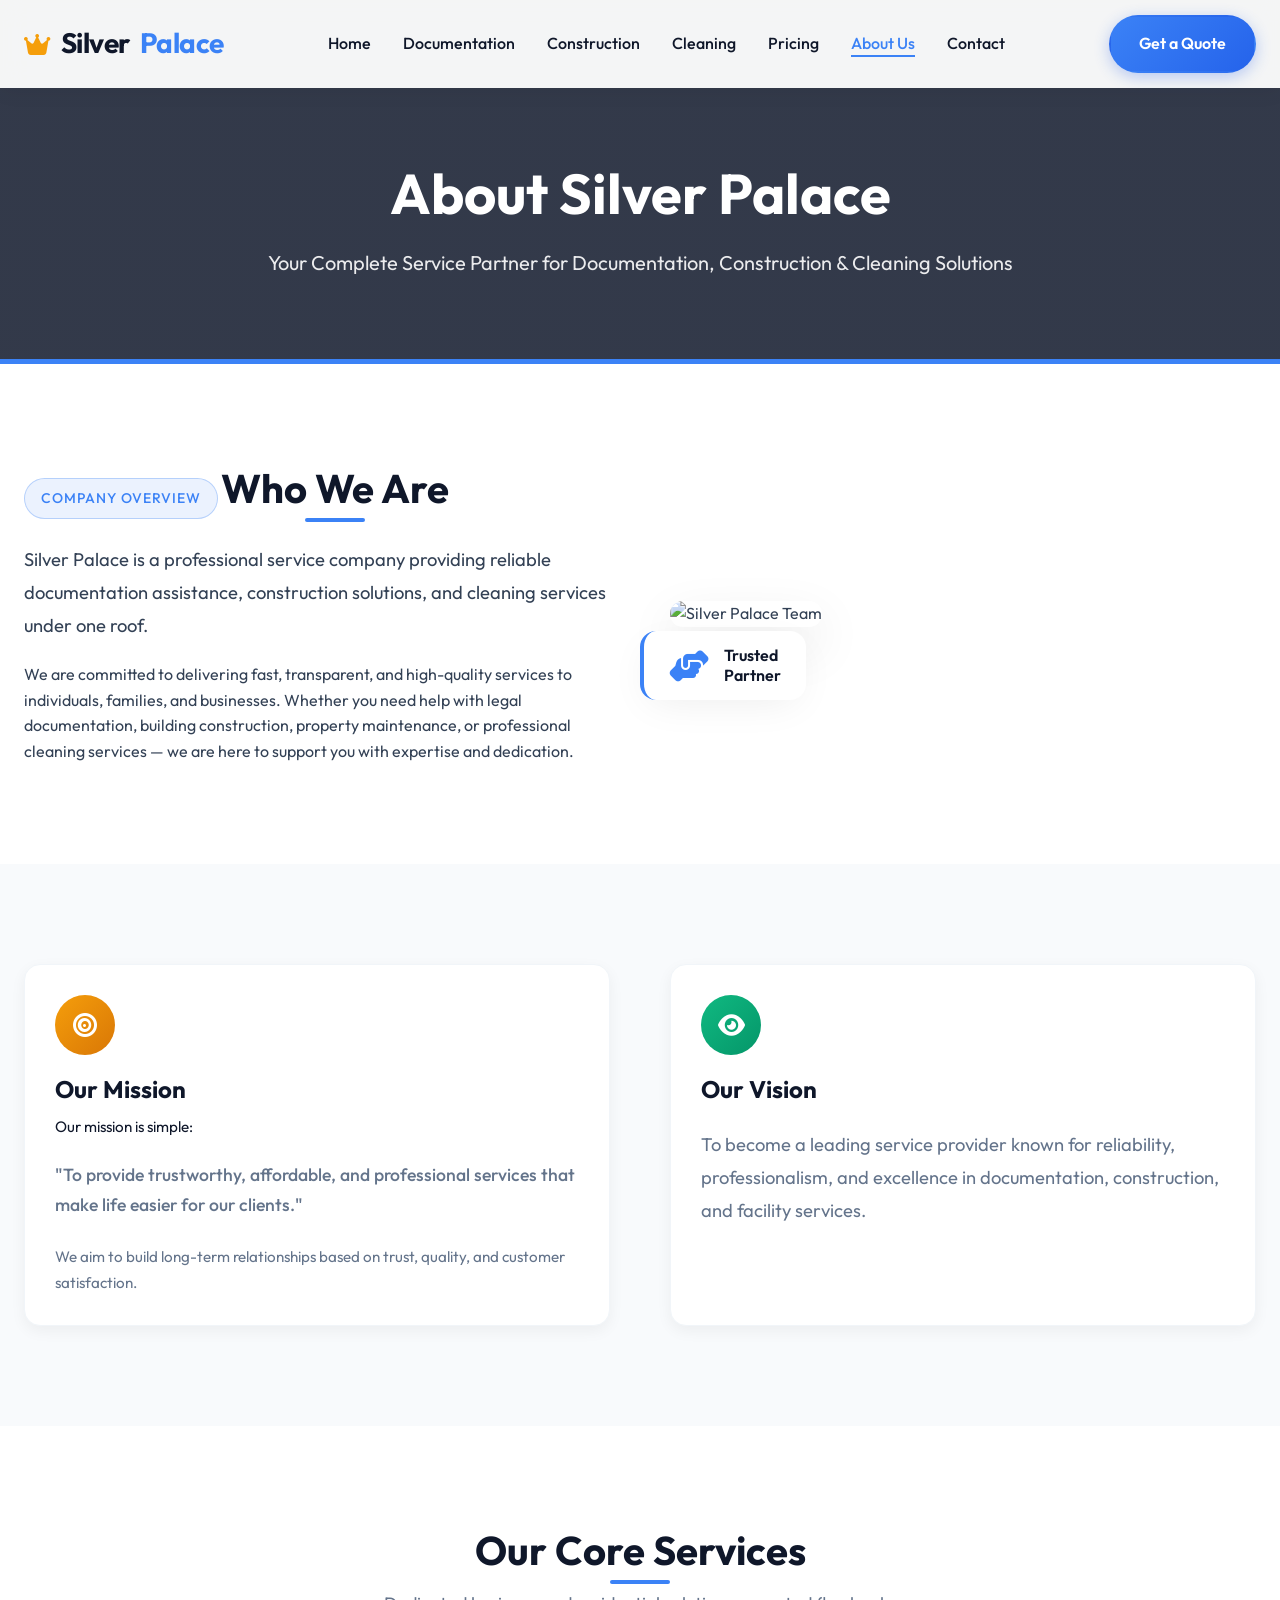
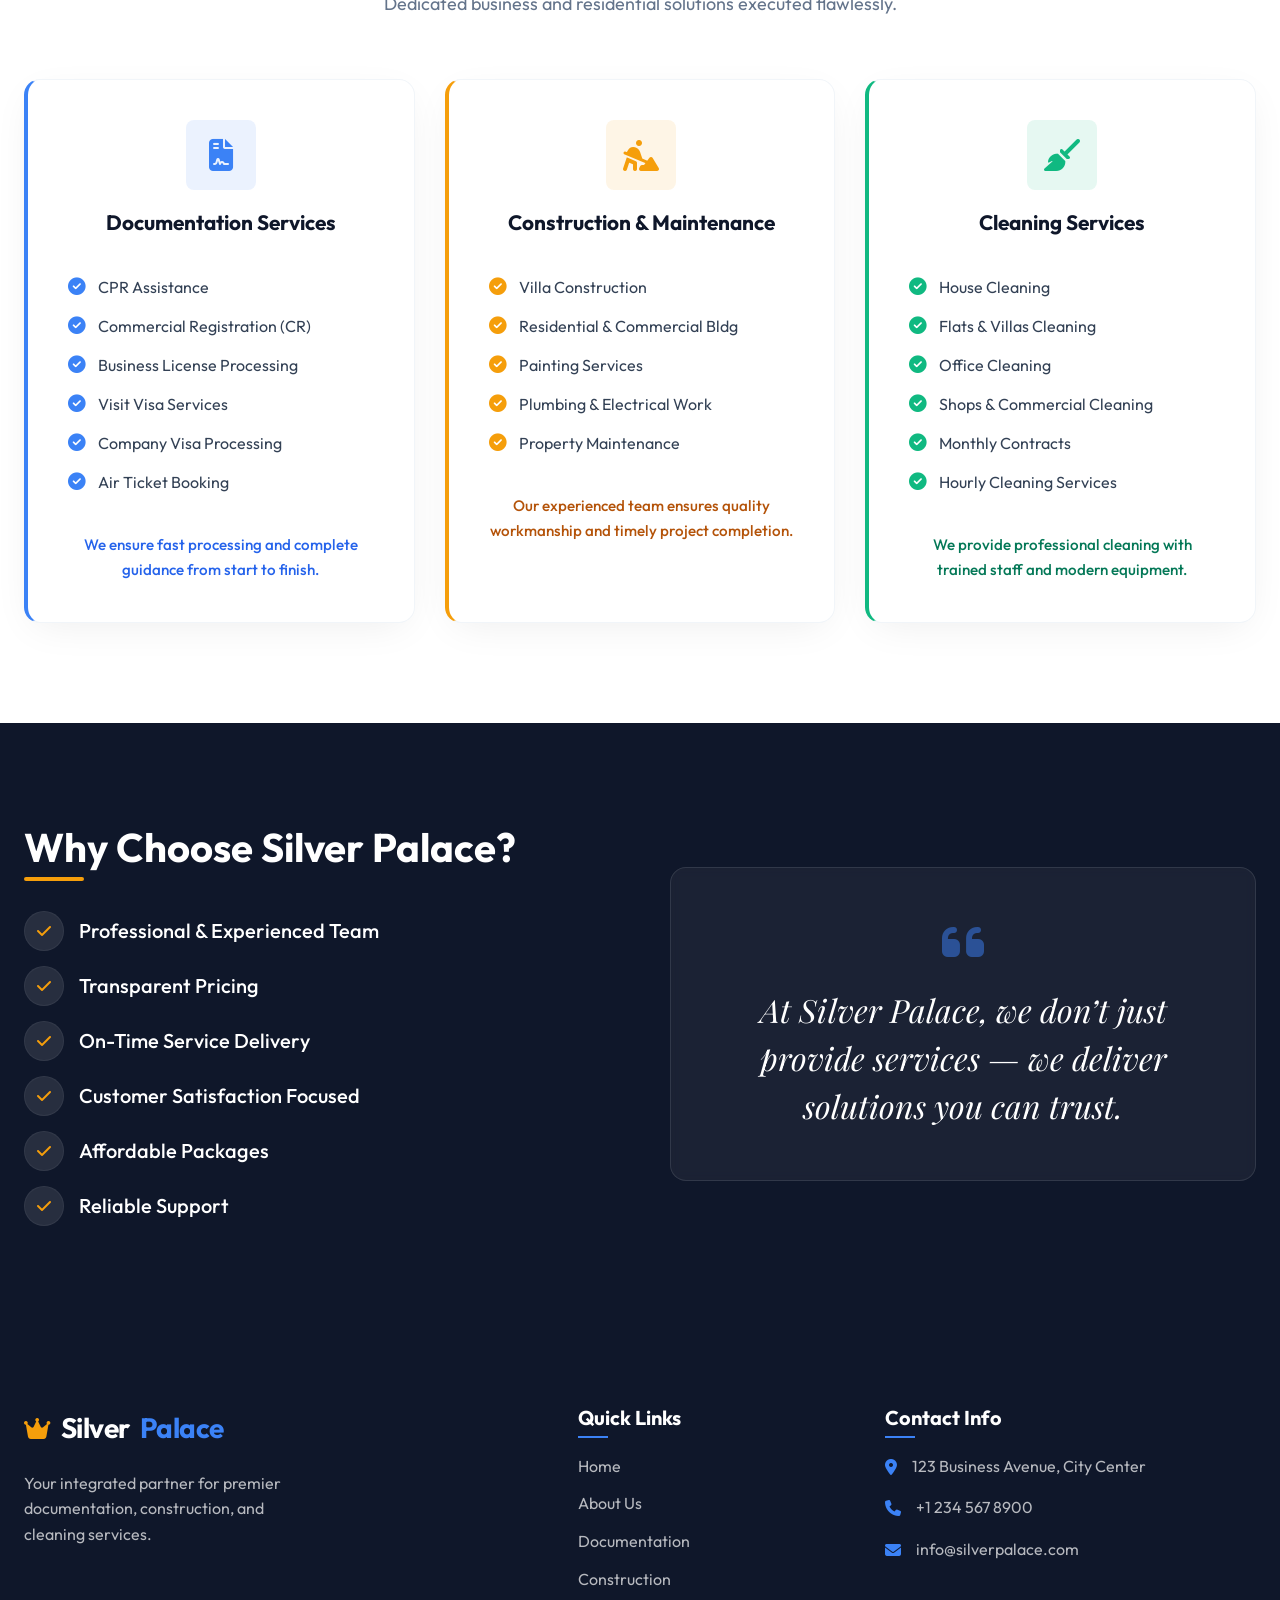
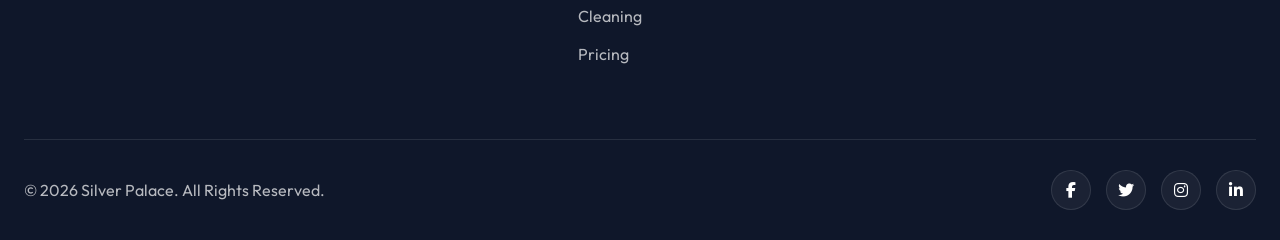
==== about.html @ 0eeb6bd7 "Initial commit" ====
<!DOCTYPE html>
<html lang="en">

<head>
    <meta charset="UTF-8">
    <meta name="viewport" content="width=device-width, initial-scale=1.0">
    <title>About Us - Silver Palace</title>
    <meta name="description"
        content="Learn about Silver Palace, your complete service partner for documentation, construction, and cleaning solutions. Trusted, professional, and reliable.">

    <!-- Google Fonts -->
    <link rel="preconnect" href="https://fonts.googleapis.com">
    <link rel="preconnect" href="https://fonts.gstatic.com" crossorigin>
    <link
        href="https://fonts.googleapis.com/css2?family=Outfit:wght@300;400;500;600;700;800&family=Playfair+Display:ital,wght@0,600;0,700;1,600&display=swap"
        rel="stylesheet">

    <!-- FontAwesome -->
    <link rel="stylesheet" href="https://cdnjs.cloudflare.com/ajax/libs/font-awesome/6.4.0/css/all.min.css">

    <!-- Custom CSS -->
    <link rel="stylesheet" href="css/style.css">
</head>

<body>

    <!-- HEADER / NAVIGATION -->
    <header class="navbar scrolled">
        <div class="container nav-container">
            <a href="index.html" class="logo">
                <i class="fa-solid fa-crown"></i> Silver<span>Palace</span>
            </a>
            <nav>
                <ul class="nav-links">
                    <li><a href="index.html">Home</a></li>
                    <li><a href="documentation.html">Documentation</a></li>
                    <li><a href="construction.html">Construction</a></li>
                    <li><a href="cleaning.html">Cleaning</a></li>
                    <li><a href="pricing.html">Pricing</a></li>
                    <li><a href="about.html" class="active">About Us</a></li>
                    <li><a href="contact.html">Contact</a></li>
                </ul>
            </nav>
            <a href="contact.html" class="btn btn-primary nav-cta">Get a Quote</a>
            <button class="menu-toggle" aria-label="Toggle navigation">
                <i class="fa-solid fa-bars"></i>
            </button>
        </div>
    </header>

    <!-- PAGE HEADER / HERO -->
    <section class="page-header"
        style="background: linear-gradient(rgba(15, 23, 42, 0.85), rgba(15, 23, 42, 0.85)), url('https://images.unsplash.com/photo-1497366216548-37526070297c?auto=format&fit=crop&q=80'); background-size: cover; background-position: center;">
        <div class="container text-center">
            <h1>About Silver Palace</h1>
            <p>Your Complete Service Partner for Documentation, Construction & Cleaning Solutions</p>
        </div>
    </section>

    <!-- WHO WE ARE -->
    <section class="section">
        <div class="container">
            <div class="row items-center gap-60">
                <div class="col-md-6 content-block">
                    <span class="badge blue-badge">Company Overview</span>
                    <h2 class="section-title">Who We Are</h2>
                    <p class="lead-text">Silver Palace is a professional service company providing reliable
                        documentation assistance, construction solutions, and cleaning services under one roof.</p>
                    <p>We are committed to delivering fast, transparent, and high-quality services to individuals,
                        families, and businesses. Whether you need help with legal documentation, building construction,
                        property maintenance, or professional cleaning services — we are here to support you with
                        expertise and dedication.</p>
                </div>
                <div class="col-md-6">
                    <div class="image-box relative-img">
                        <img src="https://images.unsplash.com/photo-1556761175-5973dc0f32b7?auto=format&fit=crop&q=80"
                            alt="Silver Palace Team" class="img-fluid rounded shadow-lg">
                        <div class="cleaning-badge" style="border-left-color: var(--primary);">
                            <i class="fa-solid fa-handshake-angle" style="color: var(--primary);"></i>
                            <span>Trusted<br>Partner</span>
                        </div>
                    </div>
                </div>
            </div>
        </div>
    </section>

    <!-- MISSION & VISION-->
    <section class="section light-bg">
        <div class="container">
            <div class="row gap-60">

                <!-- Mission -->
                <div class="col-md-6">
                    <div class="info-card" style="height: 100%; justify-content: flex-start;">
                        <div class="icon-circle bg-blue text-white"
                            style="background: linear-gradient(135deg, var(--secondary), #d97706);"><i
                                class="fa-solid fa-bullseye"></i></div>
                        <h2>Our Mission</h2>
                        <p class="lead-text" style="color: var(--dark); margin-top: 10px;">Our mission is simple:</p>
                        <p style="font-size: 1.1rem; line-height: 1.7; font-weight: 500;">"To provide trustworthy,
                            affordable, and professional services that make life easier for our clients."</p>
                        <p class="mt-4">We aim to build long-term relationships based on trust, quality, and customer
                            satisfaction.</p>
                    </div>
                </div>

                <!-- Vision -->
                <div class="col-md-6">
                    <div class="info-card" style="height: 100%; justify-content: flex-start;">
                        <div class="icon-circle bg-blue text-white"
                            style="background: linear-gradient(135deg, var(--accent), #059669);"><i
                                class="fa-solid fa-eye"></i></div>
                        <h2>Our Vision</h2>
                        <p class="mt-4" style="font-size: 1.15rem; line-height: 1.8;">To become a leading service
                            provider known for reliability, professionalism, and excellence in documentation,
                            construction, and facility services.</p>
                    </div>
                </div>

            </div>
        </div>
    </section>

    <!-- OUR CORE SERVICES (Summaries) -->
    <section class="section">
        <div class="container">
            <div class="section-header text-center">
                <h2 class="section-title">Our Core Services</h2>
                <p class="section-subtitle">Dedicated business and residential solutions executed flawlessly.</p>
            </div>

            <div class="grid-3">

                <!-- Documentation Summary -->
                <div class="service-card" style="border-left: 4px solid var(--primary);">
                    <div class="card-icon wrapper-blue" style="margin: 0 auto 20px;">
                        <i class="fa-solid fa-file-contract"></i>
                    </div>
                    <h3 class="text-center" style="font-size: 1.3rem;">Documentation Services</h3>
                    <ul class="clean-check-list" style="margin-top: 20px;">
                        <li><i class="fa-solid fa-circle-check" style="color: var(--primary);"></i> CPR Assistance</li>
                        <li><i class="fa-solid fa-circle-check" style="color: var(--primary);"></i> Commercial
                            Registration (CR)</li>
                        <li><i class="fa-solid fa-circle-check" style="color: var(--primary);"></i> Business License
                            Processing</li>
                        <li><i class="fa-solid fa-circle-check" style="color: var(--primary);"></i> Visit Visa Services
                        </li>
                        <li><i class="fa-solid fa-circle-check" style="color: var(--primary);"></i> Company Visa
                            Processing</li>
                        <li><i class="fa-solid fa-circle-check" style="color: var(--primary);"></i> Air Ticket Booking
                        </li>
                    </ul>
                    <p class="text-center mt-4"
                        style="font-weight: 500; font-size: 0.95rem; color: var(--primary-dark);">We ensure fast
                        processing and complete guidance from start to finish.</p>
                </div>

                <!-- Construction Summary -->
                <div class="service-card" style="border-left: 4px solid var(--secondary);">
                    <div class="card-icon wrapper-orange" style="margin: 0 auto 20px;">
                        <i class="fa-solid fa-person-digging"></i>
                    </div>
                    <h3 class="text-center" style="font-size: 1.3rem;">Construction & Maintenance</h3>
                    <ul class="clean-check-list" style="margin-top: 20px;">
                        <li><i class="fa-solid fa-circle-check" style="color: var(--secondary);"></i> Villa Construction
                        </li>
                        <li><i class="fa-solid fa-circle-check" style="color: var(--secondary);"></i> Residential &
                            Commercial Bldg</li>
                        <li><i class="fa-solid fa-circle-check" style="color: var(--secondary);"></i> Painting Services
                        </li>
                        <li><i class="fa-solid fa-circle-check" style="color: var(--secondary);"></i> Plumbing &
                            Electrical Work</li>
                        <li><i class="fa-solid fa-circle-check" style="color: var(--secondary);"></i> Property
                            Maintenance</li>
                    </ul>
                    <p class="text-center mt-4" style="font-weight: 500; font-size: 0.95rem; color: #b45309;">Our
                        experienced team ensures quality workmanship and timely project completion.</p>
                </div>

                <!-- Cleaning Summary -->
                <div class="service-card" style="border-left: 4px solid var(--accent);">
                    <div class="card-icon wrapper-green" style="margin: 0 auto 20px;">
                        <i class="fa-solid fa-broom"></i>
                    </div>
                    <h3 class="text-center" style="font-size: 1.3rem;">Cleaning Services</h3>
                    <ul class="clean-check-list" style="margin-top: 20px;">
                        <li><i class="fa-solid fa-circle-check" style="color: var(--accent);"></i> House Cleaning</li>
                        <li><i class="fa-solid fa-circle-check" style="color: var(--accent);"></i> Flats & Villas
                            Cleaning</li>
                        <li><i class="fa-solid fa-circle-check" style="color: var(--accent);"></i> Office Cleaning</li>
                        <li><i class="fa-solid fa-circle-check" style="color: var(--accent);"></i> Shops & Commercial
                            Cleaning</li>
                        <li><i class="fa-solid fa-circle-check" style="color: var(--accent);"></i> Monthly Contracts
                        </li>
                        <li><i class="fa-solid fa-circle-check" style="color: var(--accent);"></i> Hourly Cleaning
                            Services</li>
                    </ul>
                    <p class="text-center mt-4" style="font-weight: 500; font-size: 0.95rem; color: #047857;">We provide
                        professional cleaning with trained staff and modern equipment.</p>
                </div>

            </div>
        </div>
    </section>

    <!-- WHY CHOOSE US & CLOSING -->
    <section class="section dark-bg">
        <div class="container">
            <div class="row items-center gap-60">
                <div class="col-md-6">
                    <h2 class="section-title light">Why Choose Silver Palace?</h2>
                    <ul class="benefits-grid mt-4" style="gap: 15px;">
                        <li class="benefit-item" style="align-items: center; gap: 15px;">
                            <div class="benefit-icon" style="width: 40px; height: 40px; font-size: 1rem;"><i
                                    class="fa-solid fa-check"></i></div>
                            <h4 style="margin: 0; font-weight: 500;">Professional & Experienced Team</h4>
                        </li>
                        <li class="benefit-item" style="align-items: center; gap: 15px;">
                            <div class="benefit-icon" style="width: 40px; height: 40px; font-size: 1rem;"><i
                                    class="fa-solid fa-check"></i></div>
                            <h4 style="margin: 0; font-weight: 500;">Transparent Pricing</h4>
                        </li>
                        <li class="benefit-item" style="align-items: center; gap: 15px;">
                            <div class="benefit-icon" style="width: 40px; height: 40px; font-size: 1rem;"><i
                                    class="fa-solid fa-check"></i></div>
                            <h4 style="margin: 0; font-weight: 500;">On-Time Service Delivery</h4>
                        </li>
                        <li class="benefit-item" style="align-items: center; gap: 15px;">
                            <div class="benefit-icon" style="width: 40px; height: 40px; font-size: 1rem;"><i
                                    class="fa-solid fa-check"></i></div>
                            <h4 style="margin: 0; font-weight: 500;">Customer Satisfaction Focused</h4>
                        </li>
                        <li class="benefit-item" style="align-items: center; gap: 15px;">
                            <div class="benefit-icon" style="width: 40px; height: 40px; font-size: 1rem;"><i
                                    class="fa-solid fa-check"></i></div>
                            <h4 style="margin: 0; font-weight: 500;">Affordable Packages</h4>
                        </li>
                        <li class="benefit-item" style="align-items: center; gap: 15px;">
                            <div class="benefit-icon" style="width: 40px; height: 40px; font-size: 1rem;"><i
                                    class="fa-solid fa-check"></i></div>
                            <h4 style="margin: 0; font-weight: 500;">Reliable Support</h4>
                        </li>
                    </ul>
                </div>

                <div class="col-md-6 text-center">
                    <div
                        style="background: rgba(255,255,255,0.05); border: 1px solid rgba(255,255,255,0.1); padding: 50px; border-radius: var(--border-radius); backdrop-filter: blur(5px);">
                        <i class="fa-solid fa-quote-left"
                            style="font-size: 3rem; color: var(--primary); margin-bottom: 20px; opacity: 0.5;"></i>
                        <h3
                            style="font-family: var(--font-serif); font-size: 2rem; color: var(--white); font-weight: 400; line-height: 1.5; font-style: italic;">
                            At Silver Palace, we don’t just provide services — we deliver solutions you can trust.</h3>
                    </div>
                </div>
            </div>
        </div>
    </section>

    <!-- FOOTER -->
    <footer class="footer">
        <div class="container">
            <div class="footer-top">
                <div class="footer-brand">
                    <a href="index.html" class="logo">
                        <i class="fa-solid fa-crown"></i> Silver<span>Palace</span>
                    </a>
                    <p>Your integrated partner for premier documentation, construction, and cleaning services.</p>
                </div>
                <div class="footer-links">
                    <h4>Quick Links</h4>
                    <ul>
                        <li><a href="index.html">Home</a></li>
                        <li><a href="about.html">About Us</a></li>
                        <li><a href="documentation.html">Documentation</a></li>
                        <li><a href="construction.html">Construction</a></li>
                        <li><a href="cleaning.html">Cleaning</a></li>
                        <li><a href="pricing.html">Pricing</a></li>
                    </ul>
                </div>
                <div class="footer-contact">
                    <h4>Contact Info</h4>
                    <ul>
                        <li><i class="fa-solid fa-location-dot"></i> 123 Business Avenue, City Center</li>
                        <li><i class="fa-solid fa-phone"></i> +1 234 567 8900</li>
                        <li><i class="fa-solid fa-envelope"></i> info@silverpalace.com</li>
                    </ul>
                </div>
            </div>
            <div class="footer-bottom">
                <p>&copy; 2026 Silver Palace. All Rights Reserved.</p>
                <div class="social-links">
                    <a href="#" aria-label="Facebook"><i class="fa-brands fa-facebook-f"></i></a>
                    <a href="#" aria-label="Twitter"><i class="fa-brands fa-twitter"></i></a>
                    <a href="#" aria-label="Instagram"><i class="fa-brands fa-instagram"></i></a>
                    <a href="#" aria-label="LinkedIn"><i class="fa-brands fa-linkedin-in"></i></a>
                </div>
            </div>
        </div>
    </footer>

    <!-- JS for Mobile Menu -->
    <script>
        document.querySelector('.menu-toggle').addEventListener('click', function () {
            document.querySelector('.nav-links').classList.toggle('active');
        });
    </script>
</body>

</html>
---- css/style.css ----
/* =========================================
   BASE STYLES & VARIABLES
========================================= */
:root {
    /* Colors */
    --primary: #3b82f6;
    /* Modern Blue */
    --primary-dark: #2563eb;
    --secondary: #f59e0b;
    /* Amber/Orange for Construction */
    --accent: #10b981;
    /* Emerald Green for Cleaning */

    --dark: #0f172a;
    --dark-lighter: #1e293b;
    --light: #f8fafc;
    --light-gray: #f1f5f9;
    --text-main: #334155;
    --text-muted: #64748b;
    --white: #ffffff;

    /* Typography */
    --font-sans: 'Outfit', sans-serif;
    --font-serif: 'Playfair Display', serif;

    /* Values */
    --border-radius: 16px;
    --border-radius-sm: 8px;
    --box-shadow: 0 10px 40px -10px rgba(0, 0, 0, 0.08);
    --box-shadow-hover: 0 20px 40px -10px rgba(59, 130, 246, 0.15);
    --transition: all 0.3s cubic-bezier(0.4, 0, 0.2, 1);
}

* {
    margin: 0;
    padding: 0;
    box-sizing: border-box;
}

html {
    scroll-behavior: smooth;
}

body {
    font-family: var(--font-sans);
    color: var(--text-main);
    background-color: var(--white);
    line-height: 1.6;
    overflow-x: hidden;
}

h1,
h2,
h3,
h4,
h5,
h6 {
    color: var(--dark);
    line-height: 1.2;
    font-weight: 700;
}

a {
    text-decoration: none;
    color: inherit;
    transition: var(--transition);
}

ul {
    list-style: none;
}

.container {
    width: 100%;
    max-width: 1280px;
    margin: 0 auto;
    padding: 0 24px;
}

.section {
    padding: 100px 0;
}

.text-center {
    text-align: center;
}

.light-bg {
    background-color: var(--light);
}

.dark-bg {
    background-color: var(--dark);
    color: var(--white);
}

.dark-bg h2,
.dark-bg h3,
.dark-bg h4 {
    color: var(--white);
}

/* =========================================
   BUTTONS
========================================= */
.btn {
    display: inline-flex;
    align-items: center;
    justify-content: center;
    gap: 8px;
    padding: 14px 28px;
    border-radius: 50px;
    font-weight: 600;
    font-size: 1rem;
    cursor: pointer;
    transition: var(--transition);
    border: 2px solid transparent;
}

.btn-primary {
    background: linear-gradient(135deg, var(--primary), var(--primary-dark));
    color: var(--white);
    box-shadow: 0 4px 15px rgba(37, 99, 235, 0.3);
}

.btn-primary:hover {
    transform: translateY(-2px);
    box-shadow: 0 8px 25px rgba(37, 99, 235, 0.4);
}

.btn-secondary {
    background-color: rgba(255, 255, 255, 0.1);
    color: var(--white);
    backdrop-filter: blur(10px);
    border: 2px solid rgba(255, 255, 255, 0.2);
}

.btn-secondary:hover {
    background-color: var(--white);
    color: var(--dark);
}

.btn-outline {
    border-color: var(--primary);
    color: var(--primary);
}

.btn-outline:hover {
    background-color: var(--primary);
    color: var(--white);
}

.btn-lg {
    padding: 18px 36px;
    font-size: 1.125rem;
}

/* =========================================
   NAVIGATION / HEADER
========================================= */
.navbar {
    position: fixed;
    top: 0;
    left: 0;
    width: 100%;
    z-index: 1000;
    padding: 20px 0;
    transition: var(--transition);
    background: transparent;
}

.navbar.scrolled {
    background: rgba(255, 255, 255, 0.95);
    backdrop-filter: blur(10px);
    padding: 15px 0;
    box-shadow: 0 4px 20px rgba(0, 0, 0, 0.05);
}

/* Change logo/link color on scroll */
.navbar.scrolled .logo,
.navbar.scrolled .nav-links a {
    color: var(--dark);
}

/* But keep active styling */
.navbar.scrolled .nav-links a.active {
    color: var(--primary);
}

.nav-container {
    display: flex;
    justify-content: space-between;
    align-items: center;
}

.logo {
    font-size: 1.75rem;
    font-weight: 700;
    color: var(--white);
    /* White default for dark hero */
    display: flex;
    align-items: center;
    gap: 10px;
    letter-spacing: -0.5px;
}

.logo i {
    color: var(--secondary);
    font-size: 1.5rem;
}

.logo span {
    color: var(--primary);
    /* Keep partial blue */
}

/* If scrolled, make logo darker */
.navbar.scrolled .logo {
    color: var(--dark);
}

.nav-links {
    display: flex;
    gap: 32px;
}

.nav-links a {
    color: rgba(255, 255, 255, 0.9);
    font-weight: 500;
    font-size: 1rem;
    position: relative;
}

.nav-links a::after {
    content: '';
    position: absolute;
    bottom: -4px;
    left: 0;
    width: 0;
    height: 2px;
    background-color: var(--primary);
    transition: var(--transition);
}

.nav-links a:hover::after,
.nav-links a.active::after {
    width: 100%;
}

.nav-links a:hover,
.nav-links a.active {
    color: var(--white);
}

/* Handle hover state on scrolled */
.navbar.scrolled .nav-links a:hover {
    color: var(--primary);
}

.menu-toggle {
    display: none;
    background: none;
    border: none;
    font-size: 1.5rem;
    color: var(--white);
    cursor: pointer;
}

.navbar.scrolled .menu-toggle {
    color: var(--dark);
}

/* =========================================
   HERO SECTION
========================================= */
.hero {
    position: relative;
    min-height: 100vh;
    display: flex;
    align-items: center;
    justify-content: center;
    background: url('https://images.unsplash.com/photo-1486406146926-c627a92ad1ab?q=80&w=2070&auto=format&fit=crop') center/cover no-repeat;
    z-index: 1;
    padding-top: 80px;
    /* Offset for navbar */
}

.hero-overlay {
    position: absolute;
    top: 0;
    left: 0;
    width: 100%;
    height: 100%;
    background: linear-gradient(135deg, rgba(15, 23, 42, 0.9) 0%, rgba(15, 23, 42, 0.6) 100%);
    z-index: -1;
}

.hero-content {
    text-align: center;
    color: var(--white);
    max-width: 900px;
    animation: fadeInUp 1s ease-out;
}

.badge {
    display: inline-block;
    padding: 8px 16px;
    background: rgba(255, 255, 255, 0.1);
    backdrop-filter: blur(10px);
    border: 1px solid rgba(255, 255, 255, 0.2);
    border-radius: 50px;
    font-size: 0.875rem;
    font-weight: 500;
    letter-spacing: 1px;
    text-transform: uppercase;
    margin-bottom: 24px;
    color: var(--secondary);
}

.hero h1 {
    font-size: 4.5rem;
    font-weight: 800;
    color: var(--white);
    margin-bottom: 24px;
    letter-spacing: -1px;
}

.hero .subtext {
    font-size: 1.5rem;
    font-weight: 400;
    color: rgba(255, 255, 255, 0.8);
    margin-bottom: 40px;
}

.hero-buttons {
    display: flex;
    gap: 20px;
    justify-content: center;
}

@keyframes fadeInUp {
    from {
        opacity: 0;
        transform: translateY(30px);
    }

    to {
        opacity: 1;
        transform: translateY(0);
    }
}

/* =========================================
   SECTION HEADERS
========================================= */
.section-header {
    max-width: 600px;
    margin: 0 auto 60px;
}

.section-title {
    font-size: 2.5rem;
    font-weight: 700;
    margin-bottom: 16px;
    position: relative;
    display: inline-block;
}

.section-title::after {
    content: '';
    position: absolute;
    left: 50%;
    transform: translateX(-50%);
    bottom: -10px;
    width: 60px;
    height: 4px;
    background: var(--primary);
    border-radius: 2px;
}

.section-subtitle {
    font-size: 1.125rem;
    color: var(--text-muted);
}

/* =========================================
   CORE SERVICES
========================================= */
.services-grid {
    display: grid;
    grid-template-columns: repeat(3, 1fr);
    gap: 30px;
}

.service-card {
    background: var(--white);
    border-radius: var(--border-radius);
    padding: 40px;
    box-shadow: var(--box-shadow);
    transition: var(--transition);
    border: 1px solid var(--light-gray);
    position: relative;
    overflow: hidden;
    display: flex;
    flex-direction: column;
}

.service-card::before {
    content: '';
    position: absolute;
    top: 0;
    left: 0;
    width: 100%;
    height: 4px;
    background: var(--primary);
    transform: scaleX(0);
    transform-origin: left;
    transition: var(--transition);
}

.service-card:hover {
    transform: translateY(-10px);
    box-shadow: var(--box-shadow-hover);
}

.service-card:hover::before {
    transform: scaleX(1);
}

.card-icon {
    width: 70px;
    height: 70px;
    border-radius: var(--border-radius-sm);
    display: flex;
    align-items: center;
    justify-content: center;
    font-size: 2rem;
    margin-bottom: 24px;
}

.wrapper-blue {
    background: rgba(59, 130, 246, 0.1);
    color: var(--primary);
}

.wrapper-orange {
    background: rgba(245, 158, 11, 0.1);
    color: var(--secondary);
}

.wrapper-green {
    background: rgba(16, 185, 129, 0.1);
    color: var(--accent);
}

.service-card h3 {
    font-size: 1.5rem;
    margin-bottom: 20px;
}

.feature-list {
    margin-bottom: 30px;
    flex-grow: 1;
}

.feature-list li {
    display: flex;
    align-items: center;
    gap: 12px;
    margin-bottom: 12px;
    color: var(--text-muted);
}

.feature-list i {
    color: var(--primary);
    font-size: 0.875rem;
    background: rgba(59, 130, 246, 0.1);
    width: 24px;
    height: 24px;
    border-radius: 50%;
    display: flex;
    align-items: center;
    justify-content: center;
    flex-shrink: 0;
}

.card-link {
    display: inline-flex;
    align-items: center;
    gap: 8px;
    color: var(--primary);
    font-weight: 600;
    font-size: 1rem;
    margin-top: auto;
}

.card-link:hover {
    gap: 12px;
}

/* =========================================
   WHY CHOOSE US
========================================= */
.why-container {
    display: grid;
    grid-template-columns: 1fr 1fr;
    gap: 60px;
    align-items: center;
}

.section-title.light::after {
    background: var(--secondary);
    left: 0;
    transform: none;
}

.why-content .section-subtitle {
    margin-bottom: 40px;
    color: rgba(255, 255, 255, 0.7);
}

.benefits-grid {
    display: flex;
    flex-direction: column;
    gap: 24px;
}

.benefit-item {
    display: flex;
    align-items: flex-start;
    gap: 20px;
}

.benefit-icon {
    width: 50px;
    height: 50px;
    border-radius: 50%;
    background: rgba(255, 255, 255, 0.1);
    display: flex;
    align-items: center;
    justify-content: center;
    font-size: 1.25rem;
    color: var(--secondary);
    flex-shrink: 0;
    border: 1px solid rgba(255, 255, 255, 0.05);
}

.benefit-item h4 {
    font-size: 1.25rem;
    margin-bottom: 8px;
}

.benefit-item p {
    color: rgba(255, 255, 255, 0.7);
    font-size: 0.95rem;
}

.why-image {
    position: relative;
    border-radius: var(--border-radius);
    overflow: hidden;
    height: 600px;
}

.why-image img {
    width: 100%;
    height: 100%;
    object-fit: cover;
}

.why-image::after {
    content: '';
    position: absolute;
    inset: 0;
    background: linear-gradient(135deg, rgba(37, 99, 235, 0.2), transparent);
}

/* =========================================
   WORK PROCESS
========================================= */
.process-steps {
    display: flex;
    justify-content: space-between;
    align-items: flex-start;
    position: relative;
}

.step-connector {
    flex-grow: 1;
    height: 2px;
    background: var(--light-gray);
    margin-top: 40px;
    position: relative;
}

.step-connector::after {
    content: '';
    position: absolute;
    top: 0;
    left: 0;
    height: 100%;
    width: 0;
    background: var(--primary);
    transition: var(--transition);
}

.process-steps:hover .step-connector::after {
    width: 100%;
    transition-duration: 2s;
}

.step {
    text-align: center;
    width: 180px;
    position: relative;
    z-index: 2;
}

.step-icon {
    width: 80px;
    height: 80px;
    background: var(--white);
    border-radius: 50%;
    display: flex;
    align-items: center;
    justify-content: center;
    font-size: 2rem;
    color: var(--primary);
    margin: 0 auto 20px;
    box-shadow: var(--box-shadow);
    border: 2px solid var(--light-gray);
    transition: var(--transition);
}

.step:hover .step-icon {
    border-color: var(--primary);
    background: var(--primary);
    color: var(--white);
    transform: scale(1.1);
}

.step-number {
    position: absolute;
    top: -10px;
    right: 20px;
    background: var(--secondary);
    color: var(--white);
    width: 30px;
    height: 30px;
    border-radius: 50%;
    display: flex;
    align-items: center;
    justify-content: center;
    font-size: 0.875rem;
    font-weight: 700;
}

.step h4 {
    font-size: 1.125rem;
    margin-bottom: 10px;
}

.step p {
    font-size: 0.9rem;
    color: var(--text-muted);
}

/* =========================================
   TESTIMONIALS
========================================= */
.testimonials-grid {
    display: grid;
    grid-template-columns: repeat(3, 1fr);
    gap: 30px;
}

.testimonial-card {
    background: var(--white);
    padding: 40px;
    border-radius: var(--border-radius);
    box-shadow: var(--box-shadow);
    position: relative;
}

.testimonial-card::before {
    content: '\201C';
    /* Quote mark */
    position: absolute;
    top: 20px;
    right: 30px;
    font-size: 6rem;
    font-family: var(--font-serif);
    color: rgba(59, 130, 246, 0.05);
    line-height: 1;
}

.stars {
    color: #fbbf24;
    margin-bottom: 20px;
    font-size: 1.125rem;
}

.review-text {
    font-size: 1.05rem;
    font-style: italic;
    color: var(--text-main);
    margin-bottom: 30px;
    line-height: 1.8;
}

.client-info {
    display: flex;
    align-items: center;
    gap: 15px;
    border-top: 1px solid var(--light-gray);
    padding-top: 20px;
}

.client-avatar {
    width: 50px;
    height: 50px;
    border-radius: 50%;
    background: var(--primary);
    color: var(--white);
    display: flex;
    align-items: center;
    justify-content: center;
    font-size: 1.25rem;
}

.client-info h5 {
    margin: 0;
    font-size: 1.1rem;
}

.client-info span {
    font-size: 0.875rem;
    color: var(--text-muted);
}

/* =========================================
   CALL TO ACTION
========================================= */
.cta {
    background: linear-gradient(135deg, var(--primary), var(--primary-dark));
    color: var(--white);
    padding: 80px 0;
}

.cta-title {
    color: var(--white);
    font-size: 3rem;
    margin-bottom: 20px;
    letter-spacing: -0.5px;
}

.cta-subtitle {
    font-size: 1.25rem;
    margin-bottom: 40px;
    opacity: 0.9;
}

.cta .btn-primary {
    background: var(--white);
    color: var(--primary-dark);
}

.cta .btn-primary:hover {
    background: var(--light);
    transform: translateY(-3px);
    box-shadow: 0 10px 20px rgba(0, 0, 0, 0.2);
}

/* =========================================
   FOOTER
========================================= */
.footer {
    background: var(--dark);
    color: rgba(255, 255, 255, 0.7);
    padding: 80px 0 30px;
}

.footer-top {
    display: grid;
    grid-template-columns: 2fr 1fr 1.5fr;
    gap: 60px;
    margin-bottom: 60px;
}

.footer-brand .logo {
    margin-bottom: 20px;
}

.footer-brand p {
    max-width: 300px;
}

.footer h4 {
    color: var(--white);
    font-size: 1.25rem;
    margin-bottom: 24px;
    position: relative;
}

.footer h4::after {
    content: '';
    position: absolute;
    left: 0;
    bottom: -8px;
    width: 30px;
    height: 2px;
    background: var(--primary);
}

.footer-links ul li {
    margin-bottom: 12px;
}

.footer-links a:hover {
    color: var(--primary);
    padding-left: 5px;
}

.footer-contact ul li {
    display: flex;
    align-items: flex-start;
    gap: 15px;
    margin-bottom: 16px;
}

.footer-contact i {
    color: var(--primary);
    margin-top: 5px;
}

.footer-bottom {
    border-top: 1px solid rgba(255, 255, 255, 0.1);
    padding-top: 30px;
    display: flex;
    justify-content: space-between;
    align-items: center;
}

.social-links {
    display: flex;
    gap: 15px;
}

.social-links a {
    width: 40px;
    height: 40px;
    border-radius: 50%;
    background: rgba(255, 255, 255, 0.05);
    display: flex;
    align-items: center;
    justify-content: center;
    color: var(--white);
    border: 1px solid rgba(255, 255, 255, 0.1);
}

.social-links a:hover {
    background: var(--primary);
    border-color: var(--primary);
    transform: translateY(-3px);
}

/* =========================================
   RESPONSIVE DESIGN
========================================= */
@media (max-width: 1024px) {
    .hero h1 {
        font-size: 3.5rem;
    }

    .services-grid,
    .testimonials-grid {
        grid-template-columns: repeat(2, 1fr);
    }

    .why-container {
        grid-template-columns: 1fr;
    }

    .why-image {
        height: 400px;
        order: -1;
    }

    .process-steps {
        flex-wrap: wrap;
        justify-content: center;
        gap: 30px;
    }

    .step-connector {
        display: none;
    }

    .footer-top {
        grid-template-columns: 1fr 1fr;
    }
}

@media (max-width: 768px) {
    .nav-links {
        position: fixed;
        top: 70px;
        right: -100%;
        width: 100%;
        max-width: 300px;
        height: calc(100vh - 70px);
        background: var(--white);
        flex-direction: column;
        padding: 40px;
        box-shadow: -5px 0 20px rgba(0, 0, 0, 0.05);
        transition: var(--transition);
        gap: 20px;
    }

    .nav-links.active {
        right: 0;
    }

    .nav-links a {
        color: var(--dark) !important;
        font-size: 1.125rem;
    }

    .menu-toggle {
        display: block;
    }

    .nav-cta {
        display: none;
    }

    .hero h1 {
        font-size: 2.5rem;
    }

    .services-grid,
    .testimonials-grid {
        grid-template-columns: 1fr;
    }

    .footer-top {
        grid-template-columns: 1fr;
    }

    .footer-bottom {
        flex-direction: column;
        gap: 20px;
        text-align: center;
    }
}

/* =========================================
   PAGE HEADER (Internal Pages)
========================================= */
.page-header {
    padding: 160px 0 80px;
    color: var(--white);
    position: relative;
    border-bottom: 5px solid var(--primary);
}

.page-header h1 {
    color: var(--white);
    font-size: 3.5rem;
    margin-bottom: 20px;
}

.page-header p {
    font-size: 1.25rem;
    opacity: 0.9;
}

/* =========================================
   UTILITIES & GRID LAYOUTS (Additions)
========================================= */
.gap-60 {
    gap: 60px;
}

.items-center {
    align-items: center;
}

.grid-3 {
    display: grid;
    grid-template-columns: repeat(3, 1fr);
    gap: 30px;
}

.blue-badge {
    background: rgba(59, 130, 246, 0.1);
    color: var(--primary);
    border: 1px solid rgba(59, 130, 246, 0.3);
}

.mb-4 {
    margin-bottom: 1.5rem;
}

.mt-4 {
    margin-top: 1.5rem;
}

.img-fluid {
    max-width: 100%;
    height: auto;
}

.rounded {
    border-radius: var(--border-radius);
}

.shadow-lg {
    box-shadow: 0 20px 50px rgba(0, 0, 0, 0.1);
}

.lead-text {
    font-size: 1.15rem;
    color: var(--text-main);
    margin-bottom: 20px;
    line-height: 1.8;
}

.bg-blue {
    background: linear-gradient(135deg, var(--primary), var(--primary-dark));
}

.text-white {
    color: var(--white);
}

/* =========================================
   CONTENT CARDS
========================================= */
.info-card {
    background: var(--white);
    padding: 30px;
    border-radius: var(--border-radius);
    box-shadow: 0 5px 15px rgba(0, 0, 0, 0.05);
    transition: var(--transition);
    border: 1px solid var(--light-gray);
    display: flex;
    flex-direction: column;
    align-items: flex-start;
}

.info-card:hover {
    transform: translateY(-5px);
    box-shadow: var(--box-shadow);
    border-color: rgba(59, 130, 246, 0.3);
}

.icon-circle {
    width: 60px;
    height: 60px;
    border-radius: 50%;
    display: flex;
    align-items: center;
    justify-content: center;
    font-size: 1.5rem;
    margin-bottom: 20px;
}

.info-card h4 {
    font-size: 1.25rem;
    margin-bottom: 15px;
}

.info-card p {
    color: var(--text-muted);
    font-size: 0.95rem;
    line-height: 1.7;
}

/* =========================================
   DOCUMENT CHECKLIST
========================================= */
.box-card {
    background: var(--white);
    padding: 40px;
    border-radius: var(--border-radius);
    box-shadow: var(--box-shadow);
    border: 1px solid var(--light-gray);
}

.docs-checklist ul li {
    display: flex;
    align-items: flex-start;
    gap: 20px;
    margin-bottom: 24px;
    padding-bottom: 24px;
    border-bottom: 1px dashed var(--light-gray);
}

.docs-checklist ul li:last-child {
    border-bottom: none;
    margin-bottom: 0;
    padding-bottom: 0;
}

.docs-checklist i {
    font-size: 1.75rem;
    color: var(--secondary);
    margin-top: 5px;
}

.docs-checklist h5 {
    font-size: 1.1rem;
    margin-bottom: 5px;
    color: var(--primary-dark);
}

.docs-checklist span {
    font-size: 0.9rem;
    color: var(--text-muted);
}

/* =========================================
   TIMELINE SECTION
========================================= */
.timeline-container {
    display: grid;
    grid-template-columns: repeat(4, 1fr);
    gap: 20px;
    margin-top: 40px;
}

.timeline-card {
    background: rgba(255, 255, 255, 0.05);
    border: 1px solid rgba(255, 255, 255, 0.1);
    backdrop-filter: blur(5px);
    padding: 30px 20px;
    border-radius: var(--border-radius);
    text-align: center;
    transition: var(--transition);
}

.timeline-card:hover {
    background: rgba(255, 255, 255, 0.1);
    border-color: var(--primary);
    transform: translateY(-5px);
}

.time-badge {
    display: inline-block;
    background: var(--primary);
    color: var(--white);
    padding: 8px 16px;
    border-radius: 50px;
    font-weight: 700;
    font-size: 0.9rem;
    margin-bottom: 20px;
    box-shadow: 0 4px 10px rgba(59, 130, 246, 0.4);
}

.timeline-card h4 {
    color: var(--white);
    font-size: 1.1rem;
    margin-bottom: 15px;
}

.timeline-card p {
    color: rgba(255, 255, 255, 0.7);
    font-size: 0.9rem;
}

/* =========================================
   RESPONSIVE (Internal Page Layouts)
========================================= */
@media (min-width: 768px) {
    .row {
        display: flex;
        flex-wrap: wrap;
    }

    .col-md-6 {
        flex: 0 0 calc(50% - 30px);
        max-width: calc(50% - 30px);
    }

    .col-md-5 {
        flex: 0 0 calc(41.666667% - 30px);
        max-width: calc(41.666667% - 30px);
    }

    .col-md-7 {
        flex: 0 0 calc(58.333333% - 30px);
        max-width: calc(58.333333% - 30px);
    }
}

@media (max-width: 1024px) {
    .grid-3 {
        grid-template-columns: repeat(2, 1fr);
    }

    .timeline-container {
        grid-template-columns: repeat(2, 1fr);
    }
}

@media (max-width: 768px) {
    .page-header {
        padding: 120px 0 60px;
    }

    .page-header h1 {
        font-size: 2.5rem;
    }

    .col-md-6,
    .col-md-5,
    .col-md-7 {
        flex: 0 0 100%;
        max-width: 100%;
    }

    .row {
        gap: 40px;
        flex-direction: column;
    }

    .grid-3 {
        grid-template-columns: 1fr;
    }

    .timeline-container {
        grid-template-columns: 1fr;
    }
}


/* =========================================
   PORTFOLIO GALLERY
========================================= */
.portfolio-grid {
    display: grid;
    grid-template-columns: repeat(3, 1fr);
    gap: 20px;
}

.portfolio-item {
    position: relative;
    border-radius: var(--border-radius);
    overflow: hidden;
    aspect-ratio: 4/3;
    cursor: pointer;
}

.portfolio-item img {
    width: 100%;
    height: 100%;
    object-fit: cover;
    transition: transform 0.6s cubic-bezier(0.4, 0, 0.2, 1);
}

.portfolio-overlay {
    position: absolute;
    inset: 0;
    background: linear-gradient(to top, rgba(15, 23, 42, 0.9) 0%, rgba(15, 23, 42, 0.2) 100%);
    display: flex;
    flex-direction: column;
    justify-content: flex-end;
    padding: 30px;
    opacity: 0;
    transition: var(--transition);
}

.portfolio-item:hover img {
    transform: scale(1.1);
}

.portfolio-item:hover .portfolio-overlay {
    opacity: 1;
}

.portfolio-overlay h4 {
    color: var(--white);
    margin-bottom: 5px;
    transform: translateY(20px);
    transition: transform 0.4s ease;
}

.portfolio-overlay p {
    color: var(--secondary);
    font-size: 0.9rem;
    font-weight: 500;
    text-transform: uppercase;
    letter-spacing: 1px;
    transform: translateY(20px);
    transition: transform 0.4s ease 0.1s;
}

.portfolio-item:hover .portfolio-overlay h4,
.portfolio-item:hover .portfolio-overlay p {
    transform: translateY(0);
}

/* =========================================
   CONSTRUCTION PROCESS ADDITIONS
========================================= */
.orange-number {
    background: var(--secondary) !important;
}

.process.dark-bg .step-icon {
    background: transparent;
    border-color: rgba(255, 255, 255, 0.2);
    color: var(--secondary);
}

.process.dark-bg .step:hover .step-icon {
    background: var(--secondary);
    border-color: var(--secondary);
    color: var(--white);
}

.process.dark-bg .step-connector {
    background: rgba(255, 255, 255, 0.1);
}

.process.dark-bg .step-connector::after {
    background: var(--secondary);
}

/* =========================================
   MISC CONSTRUCTION UTILITIES
========================================= */
.relative-img {
    position: relative;
}

.floating-badge {
    position: absolute;
    bottom: -30px;
    right: 40px;
    background: var(--white);
    padding: 20px 30px;
    border-radius: var(--border-radius);
    box-shadow: var(--box-shadow);
    display: flex;
    align-items: center;
    gap: 15px;
    z-index: 2;
    border-bottom: 4px solid var(--secondary);
}

.floating-badge i {
    font-size: 2.5rem;
    color: var(--secondary);
}

.floating-badge strong {
    display: block;
    font-size: 1.5rem;
    color: var(--dark);
    line-height: 1;
    margin-bottom: 5px;
}

.floating-badge span {
    color: var(--text-muted);
    font-size: 0.9rem;
    font-weight: 500;
}

.orange-badge {
    background: rgba(245, 158, 11, 0.1);
    color: var(--secondary);
    border: 1px solid rgba(245, 158, 11, 0.3);
}

@media (max-width: 1024px) {
    .portfolio-grid {
        grid-template-columns: repeat(2, 1fr);
    }
}

@media (max-width: 768px) {
    .portfolio-grid {
        grid-template-columns: 1fr;
    }

    .floating-badge {
        right: 20px;
        bottom: -20px;
        padding: 15px 20px;
    }
}


/* =========================================
   CLEANING TYPES (Cards)
========================================= */
.cleaning-type-card {
    background: var(--white);
    border-radius: var(--border-radius);
    overflow: hidden;
    box-shadow: var(--box-shadow);
    border: 1px solid var(--light-gray);
    transition: var(--transition);
    height: 100%;
    display: flex;
    flex-direction: column;
}

.cleaning-type-card:hover {
    transform: translateY(-5px);
    box-shadow: var(--box-shadow-hover);
}

.cleaning-type-card img {
    width: 100%;
    height: 300px;
    object-fit: cover;
}

.type-content {
    padding: 40px;
    flex-grow: 1;
    display: flex;
    flex-direction: column;
}

.type-content h3 {
    display: flex;
    align-items: center;
    gap: 15px;
    font-size: 1.5rem;
    margin-bottom: 20px;
}

.residential h3 {
    color: var(--primary);
}

.commercial h3 {
    color: var(--dark);
}

.type-content p {
    color: var(--text-muted);
    margin-bottom: 25px;
    font-size: 1.05rem;
}

.clean-check-list {
    margin-top: auto;
}

.clean-check-list li {
    display: flex;
    align-items: flex-start;
    gap: 12px;
    margin-bottom: 15px;
    color: var(--text-main);
    line-height: 1.5;
}

.clean-check-list i {
    color: var(--accent);
    margin-top: 3px;
    font-size: 1.1rem;
}

.fw-bold {
    font-weight: 600;
    color: var(--dark);
}

/* =========================================
   PRICING & CONTRACTS (Grid Layout)
========================================= */
.prcing-section {
    background-color: var(--light-gray);
}

.pricing-grid {
    display: grid;
    grid-template-columns: repeat(3, 1fr);
    gap: 30px;
    align-items: center;
    /* Important for highlighting the middle card */
    max-width: 1100px;
    margin: 0 auto;
}

.pricing-card {
    background: var(--white);
    border-radius: var(--border-radius);
    padding: 40px;
    box-shadow: var(--box-shadow);
    position: relative;
    border: 1px solid rgba(0, 0, 0, 0.05);
    transition: var(--transition);
    display: flex;
    flex-direction: column;
    height: 100%;
}

.pricing-card:hover {
    transform: translateY(-5px);
}

.pricing-card.popular {
    transform: scale(1.05);
    box-shadow: 0 20px 40px rgba(0, 0, 0, 0.1);
    border: 2px solid var(--accent);
    z-index: 2;
}

.pricing-card.popular:hover {
    transform: scale(1.05) translateY(-5px);
}

.popular-badge {
    position: absolute;
    top: -15px;
    left: 50%;
    transform: translateX(-50%);
    background: var(--accent);
    color: var(--white);
    padding: 6px 20px;
    border-radius: 50px;
    font-weight: 700;
    font-size: 0.85rem;
    letter-spacing: 1px;
    text-transform: uppercase;
}

.plan-header {
    text-align: center;
    margin-bottom: 30px;
    padding-bottom: 30px;
    border-bottom: 1px solid var(--light-gray);
}

.plan-header h4 {
    font-size: 1.5rem;
    margin-bottom: 15px;
}

.plan-icon {
    font-size: 3rem;
    color: var(--accent);
}

.pricing-card:not(.popular) .plan-icon {
    color: var(--primary);
}

.plan-features {
    margin-bottom: 40px;
    flex-grow: 1;
}

.plan-features p {
    color: var(--text-muted);
    font-size: 0.95rem;
    margin-bottom: 25px;
    text-align: center;
}

.plan-features ul li {
    display: flex;
    align-items: center;
    gap: 12px;
    margin-bottom: 15px;
    color: var(--text-main);
}

.plan-features ul i {
    color: var(--accent);
    background: rgba(16, 185, 129, 0.1);
    width: 24px;
    height: 24px;
    border-radius: 50%;
    display: flex;
    align-items: center;
    justify-content: center;
    font-size: 0.85rem;
}

.btn-full {
    width: 100%;
}

/* =========================================
   MISC CLEANING UTILITIES
========================================= */
.green-badge {
    background: rgba(16, 185, 129, 0.1);
    color: var(--accent);
    border: 1px solid rgba(16, 185, 129, 0.3);
}

.cleaning-badge {
    position: absolute;
    top: 30px;
    left: -30px;
    background: var(--white);
    padding: 15px 25px;
    border-radius: var(--border-radius);
    box-shadow: var(--box-shadow);
    display: flex;
    align-items: center;
    gap: 15px;
    z-index: 2;
    border-left: 4px solid var(--accent);
}

.cleaning-badge i {
    font-size: 2rem;
    color: var(--accent);
}

.cleaning-badge span {
    font-weight: 600;
    color: var(--dark);
    line-height: 1.2;
}

@media (max-width: 1024px) {
    .pricing-grid {
        grid-template-columns: 1fr;
        gap: 40px;
        max-width: 500px;
    }

    .pricing-card.popular {
        transform: none;
    }

    .pricing-card.popular:hover {
        transform: translateY(-5px);
    }
}

@media (max-width: 768px) {
    .cleaning-badge {
        left: 20px;
        top: 20px;
        padding: 10px 15px;
    }
}


/* =========================================
   COMBINED PRICING BUNDLES
========================================= */
.pricing-page-grid {
    display: grid;
    grid-template-columns: repeat(3, 1fr);
    gap: 30px;
    align-items: stretch;
    max-width: 1200px;
    margin: 0 auto;
}

.bundle-card {
    background: var(--white);
    border-radius: var(--border-radius);
    box-shadow: var(--box-shadow);
    border: 1px solid var(--light-gray);
    transition: var(--transition);
    display: flex;
    flex-direction: column;
    overflow: hidden;
    position: relative;
}

.bundle-card:hover {
    transform: translateY(-5px);
    box-shadow: var(--box-shadow-hover);
}

.bundle-card.popular {
    transform: scale(1.05);
    z-index: 2;
    border: 2px solid #ffd700;
}

.bundle-card.popular:hover {
    transform: scale(1.05) translateY(-5px);
}

.popular-ribbon {
    position: absolute;
    top: 20px;
    right: -35px;
    background: #ffd700;
    color: var(--dark);
    padding: 5px 40px;
    font-size: 0.8rem;
    font-weight: 700;
    text-transform: uppercase;
    transform: rotate(45deg);
    box-shadow: 0 2px 4px rgba(0, 0, 0, 0.1);
    z-index: 10;
}

.bundle-top {
    padding: 40px 30px 30px;
    text-align: center;
    position: relative;
}

.basic-top {
    background: linear-gradient(to bottom, #f8fafc, #ffffff);
}

.standard-top {
    background: linear-gradient(to bottom, rgba(255, 215, 0, 0.1), #ffffff);
}

.premium-top {
    background: linear-gradient(to bottom, rgba(15, 23, 42, 0.05), #ffffff);
}

.bundle-medal {
    font-size: 3rem;
    margin-bottom: 15px;
}

.bundle-top h3 {
    font-size: 1.75rem;
    margin-bottom: 10px;
}

.bundle-top p {
    color: var(--text-muted);
    font-size: 0.95rem;
}

.bundle-body {
    padding: 0 30px 30px;
    flex-grow: 1;
}

.bundle-price {
    text-align: center;
    margin-bottom: 30px;
    padding-bottom: 20px;
    border-bottom: 1px dashed var(--light-gray);
}

.bundle-price .currency {
    font-size: 1.25rem;
    font-weight: 600;
    vertical-align: top;
    position: relative;
    top: 5px;
}

.bundle-price .amount {
    font-size: 3.5rem;
    font-weight: 800;
    color: var(--dark);
    line-height: 1;
}

.bundle-price .period {
    color: var(--text-muted);
    font-weight: 500;
}

.bundle-features {
    display: flex;
    flex-direction: column;
    gap: 20px;
}

.bundle-features li {
    display: flex;
    align-items: flex-start;
    gap: 15px;
}

.bundle-features i {
    margin-top: 4px;
    font-size: 1.1rem;
}

.bundle-features span {
    font-size: 0.95rem;
    line-height: 1.5;
}

.bundle-features .disabled {
    opacity: 0.5;
}

.bundle-features .disabled i {
    color: var(--text-muted) !important;
}

.bundle-footer {
    padding: 30px;
    margin-top: auto;
}

@media (max-width: 1024px) {
    .pricing-page-grid {
        grid-template-columns: 1fr;
        max-width: 500px;
        gap: 40px;
    }

    .bundle-card.popular {
        transform: none;
    }

    .bundle-card.popular:hover {
        transform: translateY(-5px);
    }
}


/* =========================================
   CONTACT PAGE & FORMS
========================================= */
.contact-intro {
    background: var(--light-gray);
    padding: 40px;
    border-radius: var(--border-radius);
    border-left: 4px solid var(--primary);
}

.form-container {
    background: var(--white);
    padding: 50px;
    border-radius: var(--border-radius);
    box-shadow: var(--box-shadow);
    margin-top: 30px;
}

.form-heading {
    display: flex;
    align-items: center;
    gap: 15px;
    font-size: 1.5rem;
    margin-bottom: 10px;
}

.form-heading i {
    color: var(--primary);
    font-size: 1.8rem;
}

.form-group {
    margin-bottom: 25px;
    justify-content: space-between;
}

.form-group label {
    display: block;
    font-weight: 500;
    margin-bottom: 8px;
    color: var(--dark);
}

.form-control {
    width: 100%;
    padding: 15px 20px;
    border: 1px solid var(--light-gray);
    border-radius: 8px;
    font-family: inherit;
    font-size: 1rem;
    background: var(--light-gray);
    transition: var(--transition);
}

.form-control:focus {
    outline: none;
    border-color: var(--primary);
    background: var(--white);
    box-shadow: 0 0 0 4px rgba(37, 99, 235, 0.1);
}

textarea.form-control {
    resize: vertical;
    min-height: 120px;
}

/* Contact Info Sidebar */
.contact-info-card {
    background: var(--white);
    padding: 40px;
    border-radius: var(--border-radius);
    box-shadow: var(--box-shadow);
}

.contact-info-card h3 {
    font-size: 1.5rem;
    margin-bottom: 25px;
    padding-bottom: 15px;
    border-bottom: 1px solid var(--light-gray);
}

.info-list {
    display: flex;
    flex-direction: column;
    gap: 20px;
}

.info-list li {
    display: flex;
    align-items: flex-start;
    gap: 20px;
}

.info-icon {
    width: 45px;
    height: 45px;
    background: rgba(37, 99, 235, 0.1);
    color: var(--primary);
    border-radius: 50%;
    display: flex;
    align-items: center;
    justify-content: center;
    font-size: 1.1rem;
    flex-shrink: 0;
}

.info-list h5 {
    color: var(--dark);
    margin-bottom: 5px;
    font-size: 1.05rem;
}

.info-list p {
    color: var(--text-muted);
    font-size: 0.95rem;
    line-height: 1.4;
}

/* Quick Options */
.quick-links {
    display: flex;
    flex-direction: column;
    gap: 12px;
}

.quick-btn {
    display: flex;
    align-items: center;
    justify-content: center;
    gap: 10px;
    padding: 12px 20px;
    border-radius: 8px;
    background: rgba(255, 255, 255, 0.1);
    color: var(--white);
    font-weight: 500;
    transition: var(--transition);
    border: 1px solid rgba(255, 255, 255, 0.2);
}

.quick-btn:hover {
    background: var(--white);
    color: var(--primary-dark);
}

.quick-btn.whatsapp:hover {
    background: #25D366;
    color: var(--white);
    border-color: #25D366;
}

.response-time {
    display: flex;
    align-items: center;
    gap: 10px;
    font-size: 0.9rem;
    color: rgba(255, 255, 255, 0.8);
    background: rgba(0, 0, 0, 0.2);
    padding: 12px 15px;
    border-radius: 8px;
}

.response-time i {
    color: #ffd700;
}

@media (max-width: 991px) {
    .form-container {
        padding: 30px;
    }
}
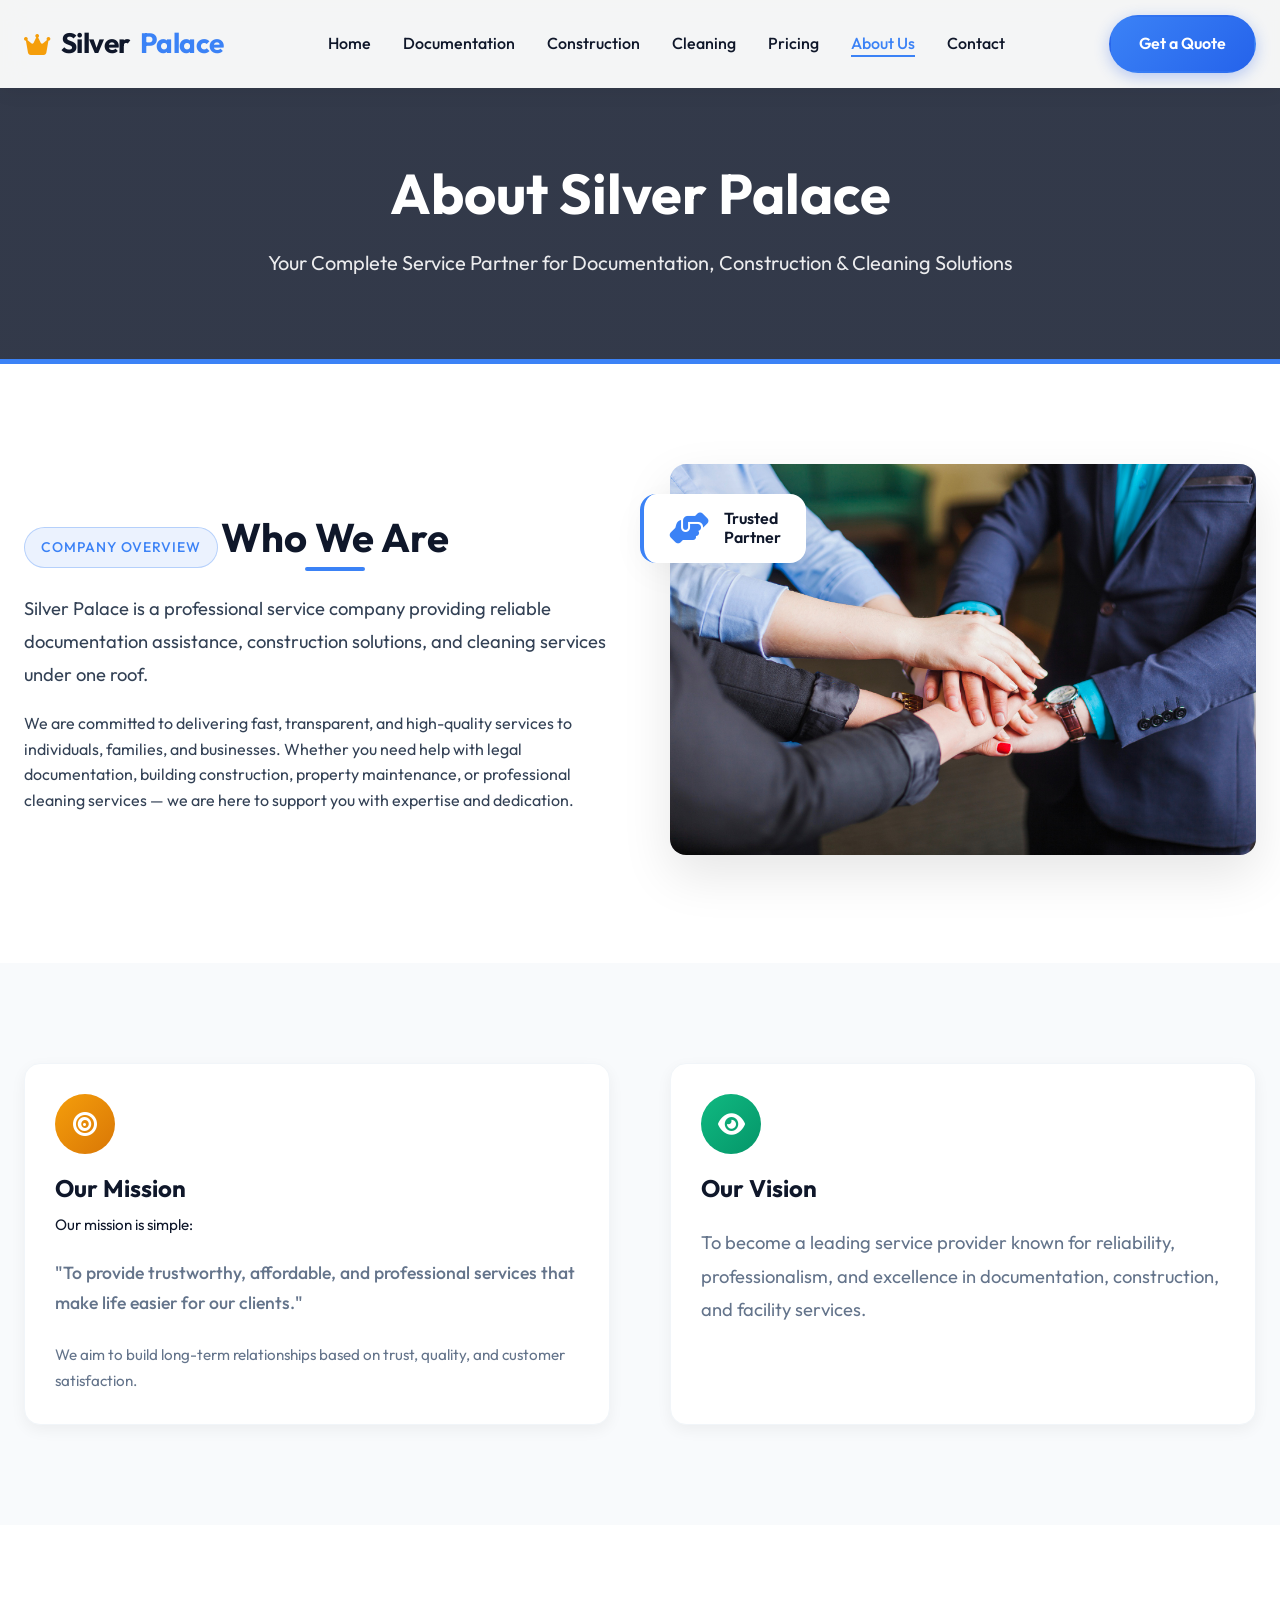
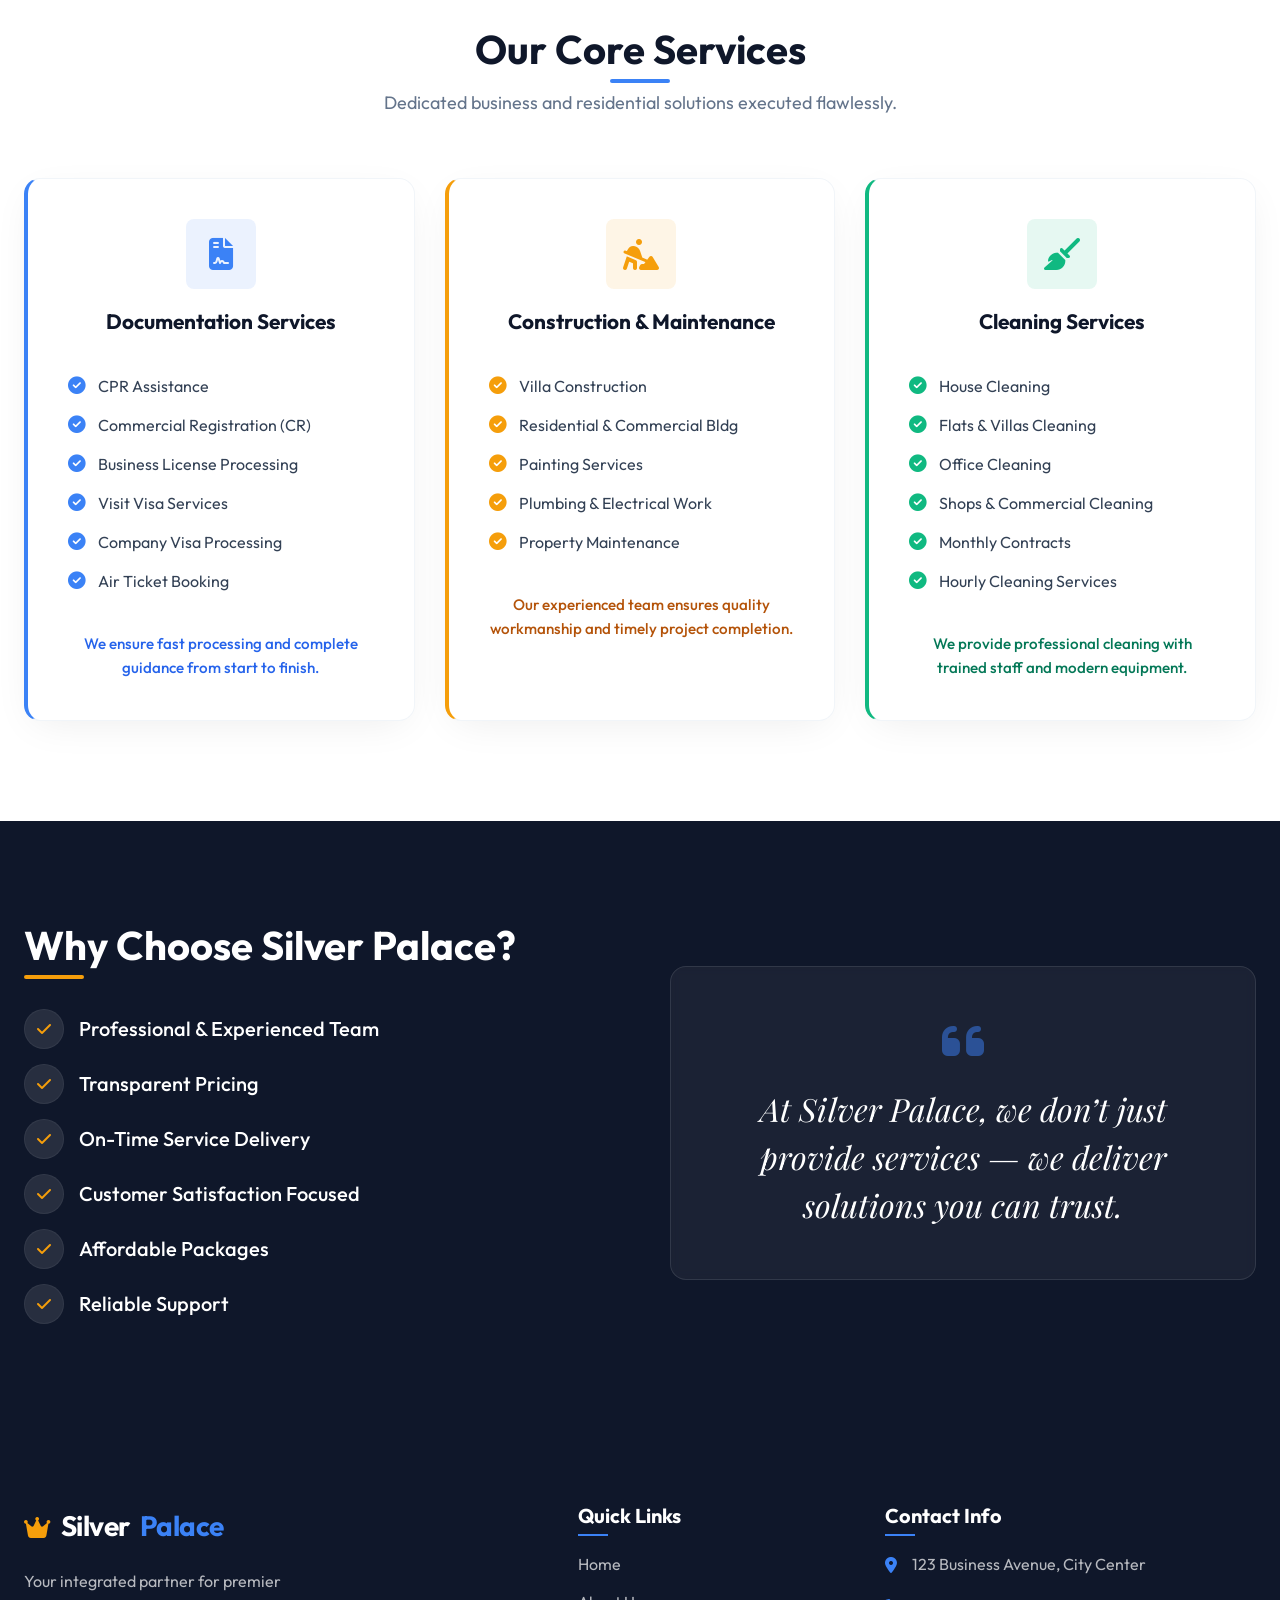
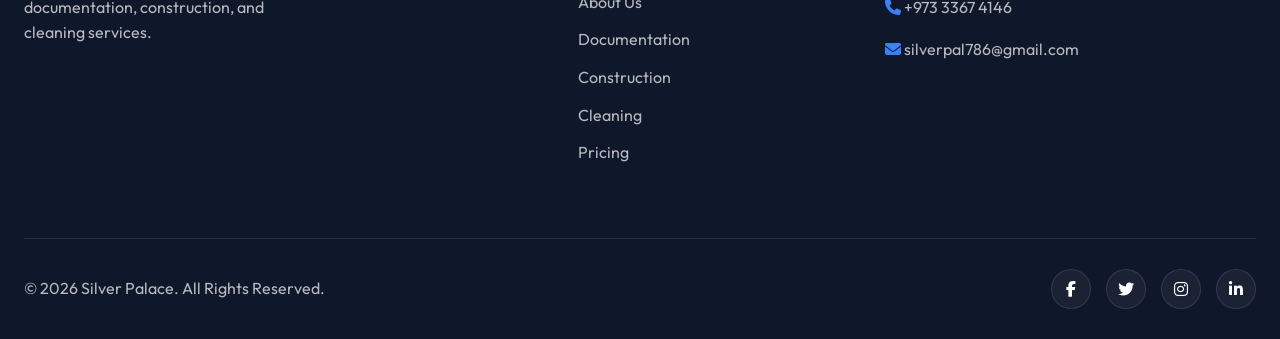
==== commit cc6cbae6: "changes" ====
--- a/about.html
+++ b/about.html
@@ -38,10 +38,10 @@
                     <li><a href="cleaning.html">Cleaning</a></li>
                     <li><a href="pricing.html">Pricing</a></li>
                     <li><a href="about.html" class="active">About Us</a></li>
-                    <li><a href="contact.html">Contact</a></li>
+                    <li><a href="contact.html#contact_form">Contact</a></li>
                 </ul>
             </nav>
-            <a href="contact.html" class="btn btn-primary nav-cta">Get a Quote</a>
+            <a href="contact.html#contact_form" class="btn btn-primary nav-cta">Get a Quote</a>
             <button class="menu-toggle" aria-label="Toggle navigation">
                 <i class="fa-solid fa-bars"></i>
             </button>
@@ -73,8 +73,8 @@
                 </div>
                 <div class="col-md-6">
                     <div class="image-box relative-img">
-                        <img src="https://images.unsplash.com/photo-1556761175-5973dc0f32b7?auto=format&fit=crop&q=80"
-                            alt="Silver Palace Team" class="img-fluid rounded shadow-lg">
+                        <img src="./assets/images/trusted-team.webp" alt="Silver Palace Team"
+                            class="img-fluid rounded shadow-lg">
                         <div class="cleaning-badge" style="border-left-color: var(--primary);">
                             <i class="fa-solid fa-handshake-angle" style="color: var(--primary);"></i>
                             <span>Trusted<br>Partner</span>
@@ -283,8 +283,9 @@
                     <h4>Contact Info</h4>
                     <ul>
                         <li><i class="fa-solid fa-location-dot"></i> 123 Business Avenue, City Center</li>
-                        <li><i class="fa-solid fa-phone"></i> +1 234 567 8900</li>
-                        <li><i class="fa-solid fa-envelope"></i> info@silverpalace.com</li>
+                        <li> <a href="tel:+97333674146"> <i class="fa-solid fa-phone"></i> +973 3367 4146</a></li>
+                        <li> <a href="mailto:silverpal786@gmail.com"> <i class="fa-solid fa-envelope"></i>
+                                silverpal786@gmail.com</a></li>
                     </ul>
                 </div>
             </div>
--- a/css/style.css
+++ b/css/style.css
@@ -336,6 +336,7 @@
     display: flex;
     gap: 20px;
     justify-content: center;
+    margin-bottom: 10px;
 }
 
 @keyframes fadeInUp {
@@ -902,6 +903,11 @@
 }
 
 @media (max-width: 768px) {
+    .hero-buttons {
+        flex-direction: column;
+        gap: 15px;
+    }
+
     .nav-links {
         position: fixed;
         top: 70px;
@@ -1864,10 +1870,14 @@
     color: var(--dark);
 }
 
+#contact_form {
+    scroll-margin-top: 100px;
+}
+
 .form-control {
     width: 100%;
     padding: 15px 20px;
-    border: 1px solid var(--light-gray);
+    border: 1px solid #377cf4;
     border-radius: 8px;
     font-family: inherit;
     font-size: 1rem;
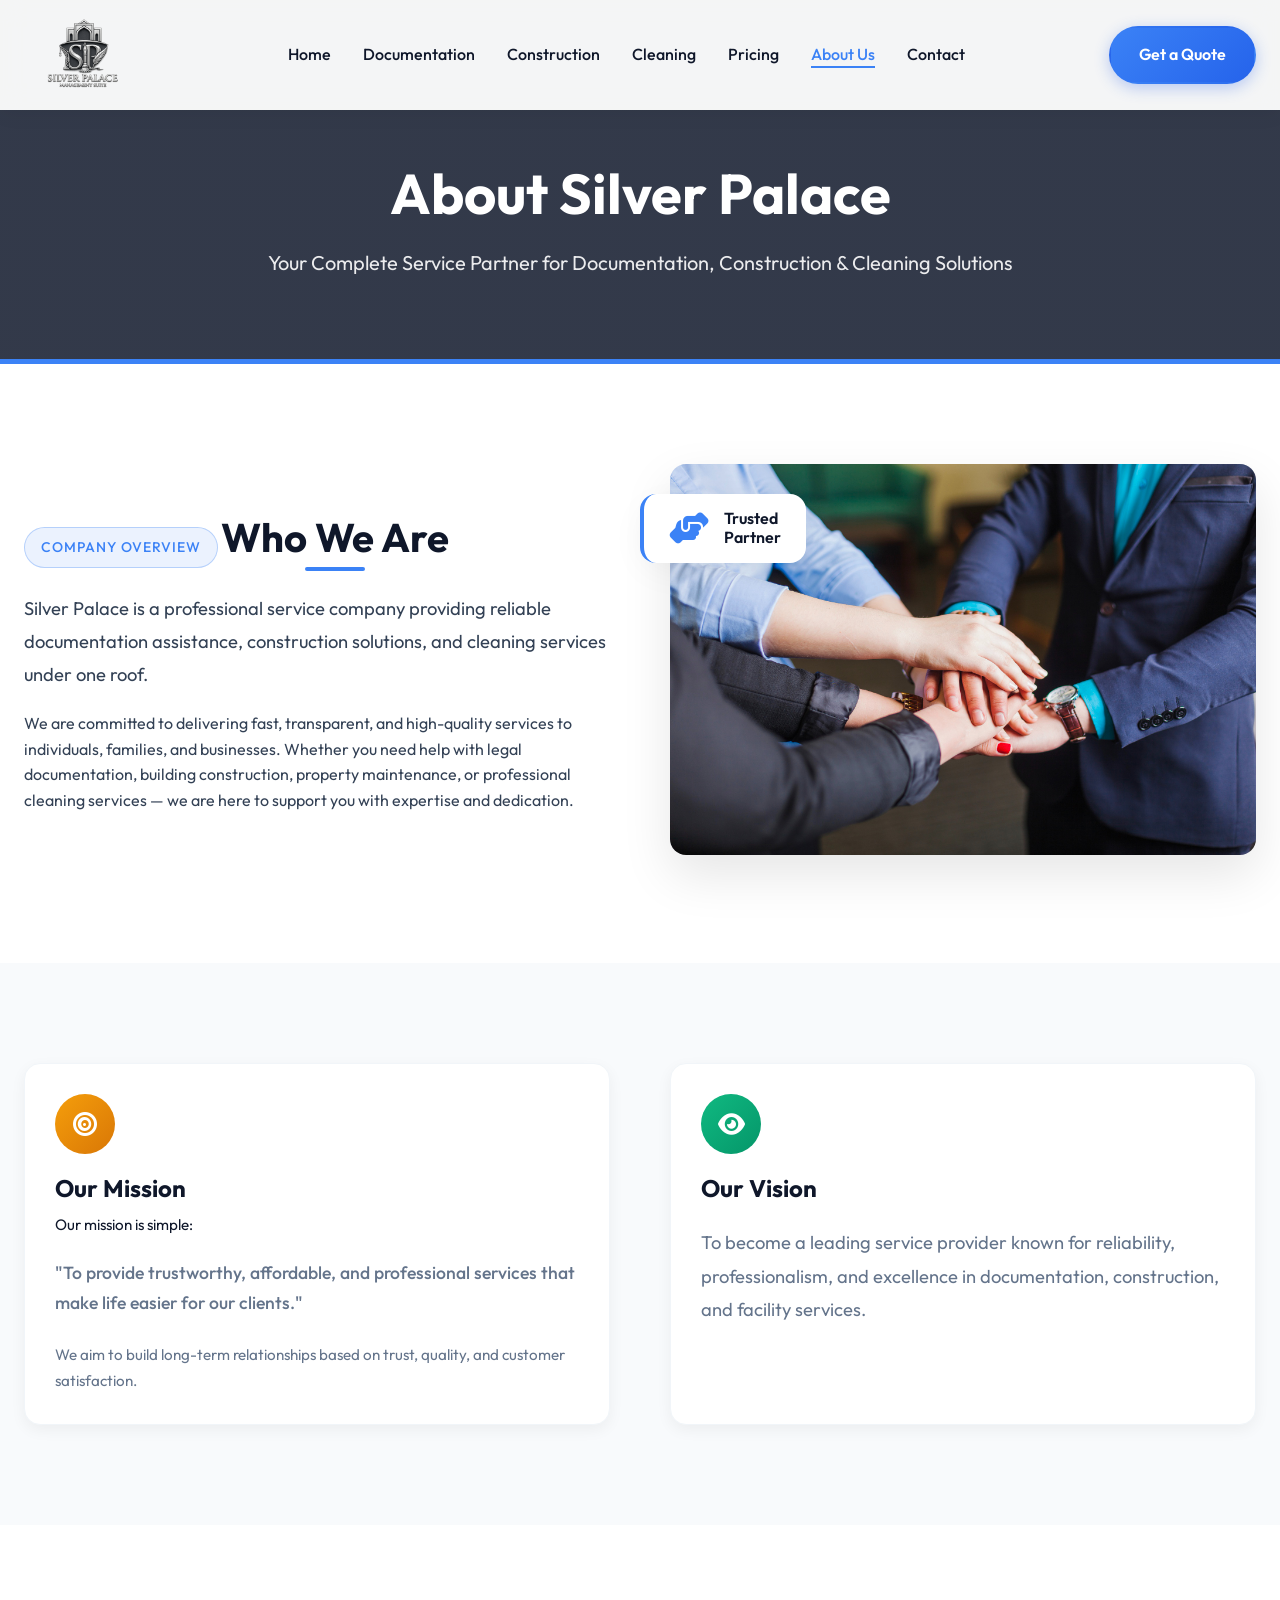
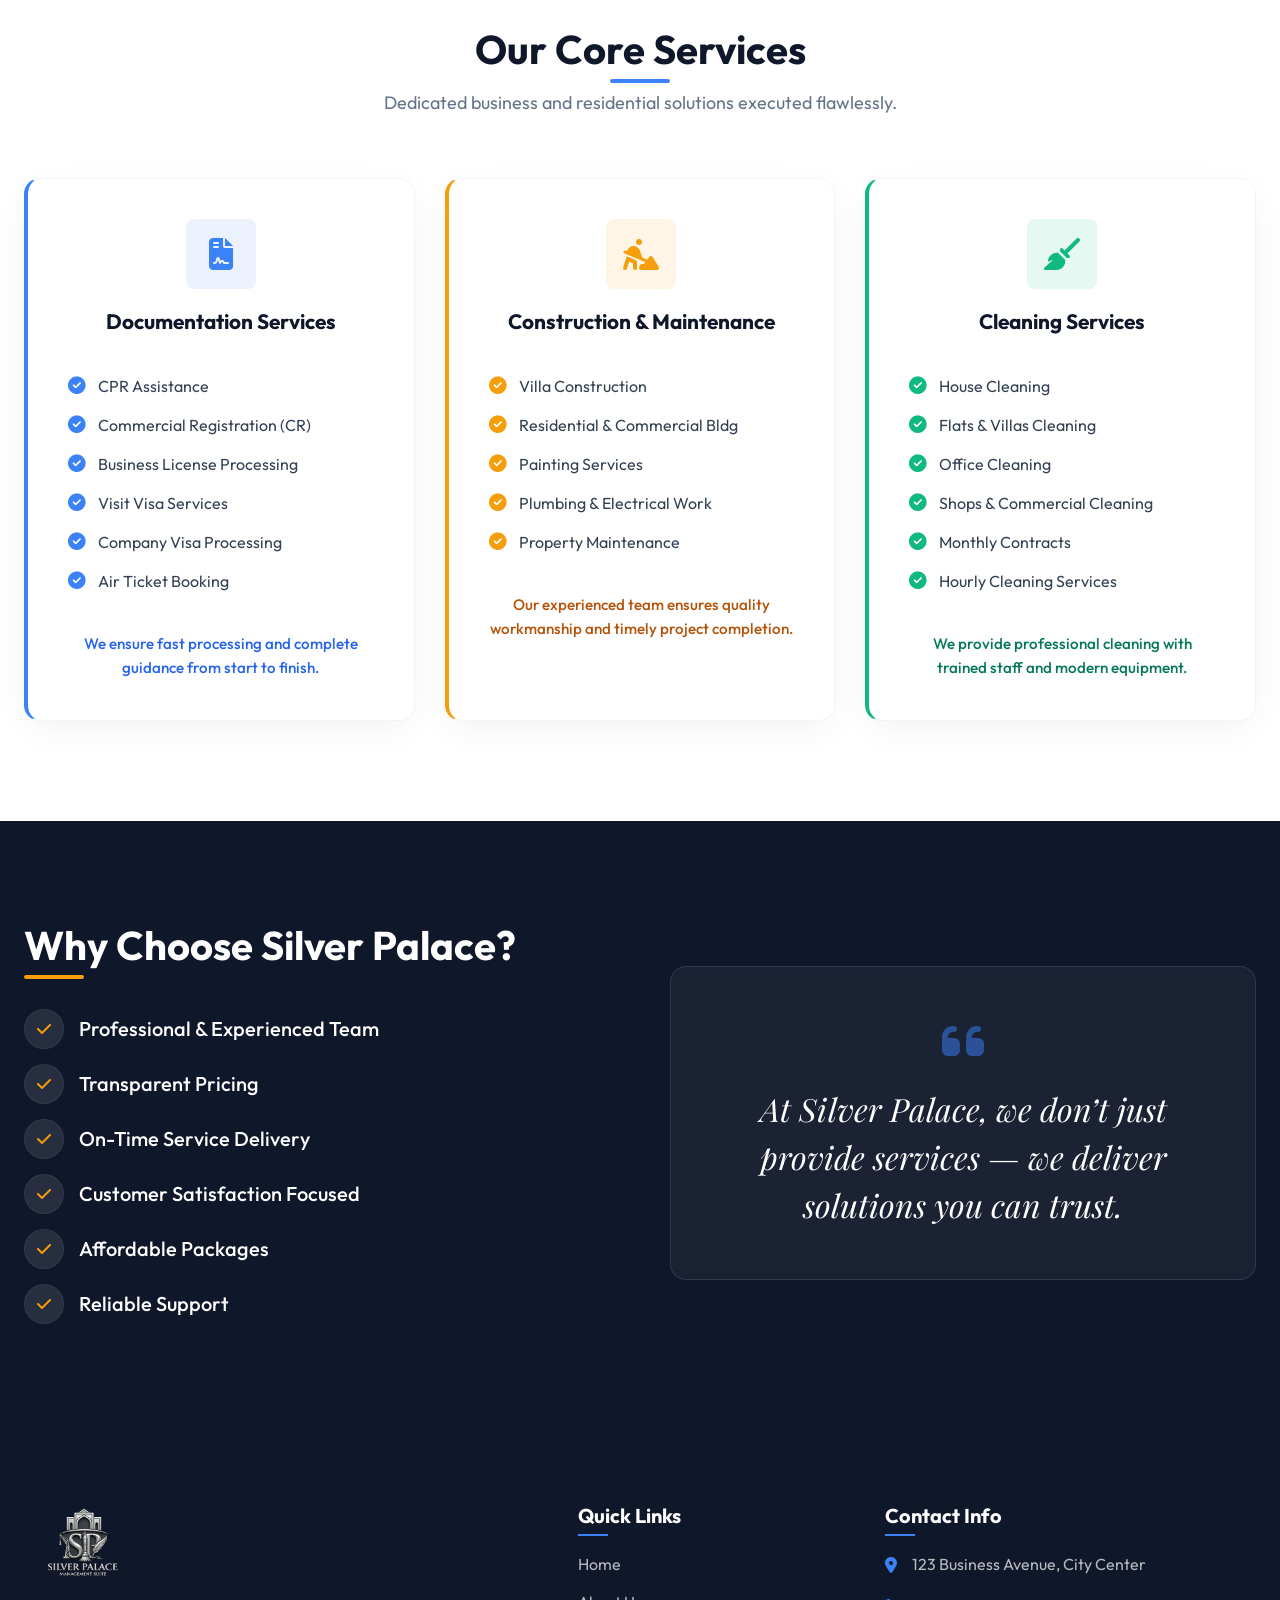
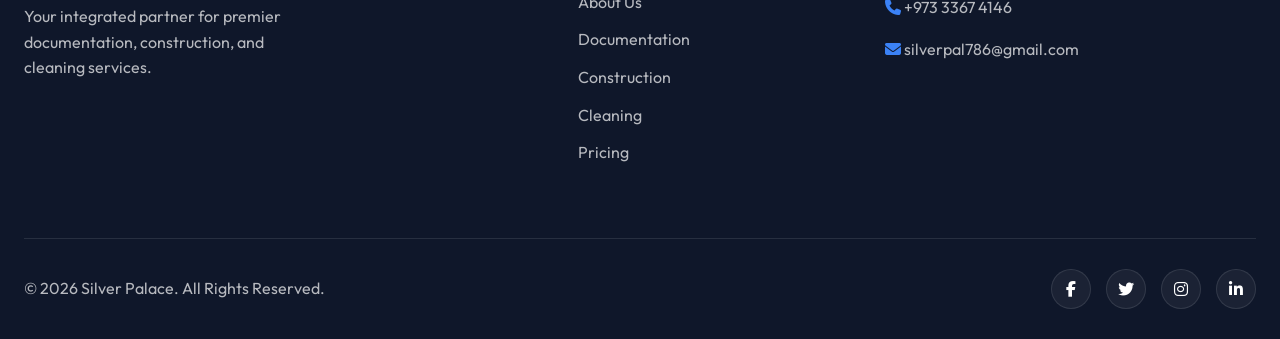
==== commit 63ee95c2: "logo change" ====
--- a/about.html
+++ b/about.html
@@ -18,6 +18,9 @@
     <!-- FontAwesome -->
     <link rel="stylesheet" href="https://cdnjs.cloudflare.com/ajax/libs/font-awesome/6.4.0/css/all.min.css">
 
+    <!-- Favicon -->
+    <link rel="icon" type="image/png" href="assets/images/favicon.png">
+
     <!-- Custom CSS -->
     <link rel="stylesheet" href="css/style.css">
 </head>
@@ -28,7 +31,7 @@
     <header class="navbar scrolled">
         <div class="container nav-container">
             <a href="index.html" class="logo">
-                <i class="fa-solid fa-crown"></i> Silver<span>Palace</span>
+                <img src="assets/images/silver-palace-logo.png" alt="Silver Palace Logo" class="nav-logo">
             </a>
             <nav>
                 <ul class="nav-links">
@@ -264,7 +267,7 @@
             <div class="footer-top">
                 <div class="footer-brand">
                     <a href="index.html" class="logo">
-                        <i class="fa-solid fa-crown"></i> Silver<span>Palace</span>
+                        <img src="assets/images/silver-palace-logo.png" alt="Silver Palace Logo" class="nav-logo">
                     </a>
                     <p>Your integrated partner for premier documentation, construction, and cleaning services.</p>
                 </div>
--- a/css/style.css
+++ b/css/style.css
@@ -212,6 +212,12 @@
 .logo span {
     color: var(--primary);
     /* Keep partial blue */
+}
+
+.nav-logo {
+    height: 80px;
+    width: auto;
+    object-fit: contain;
 }
 
 /* If scrolled, make logo darker */
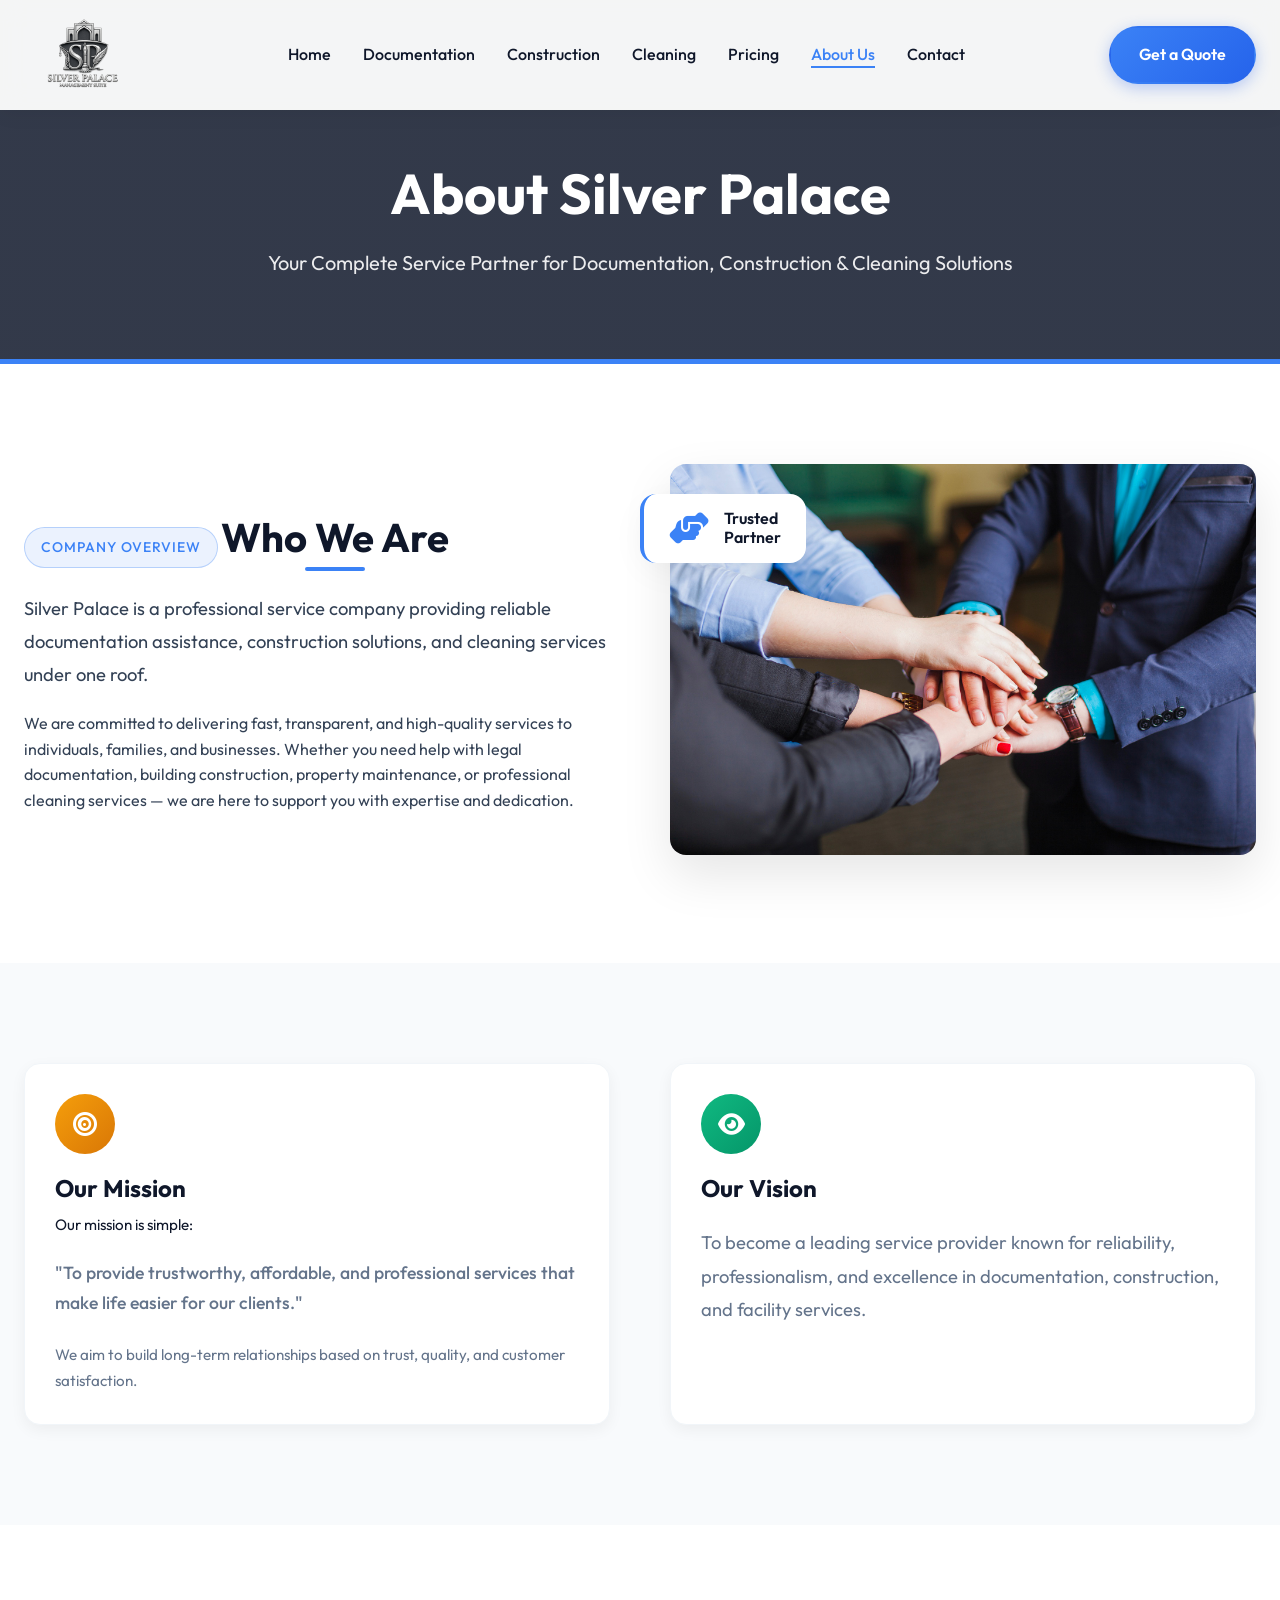
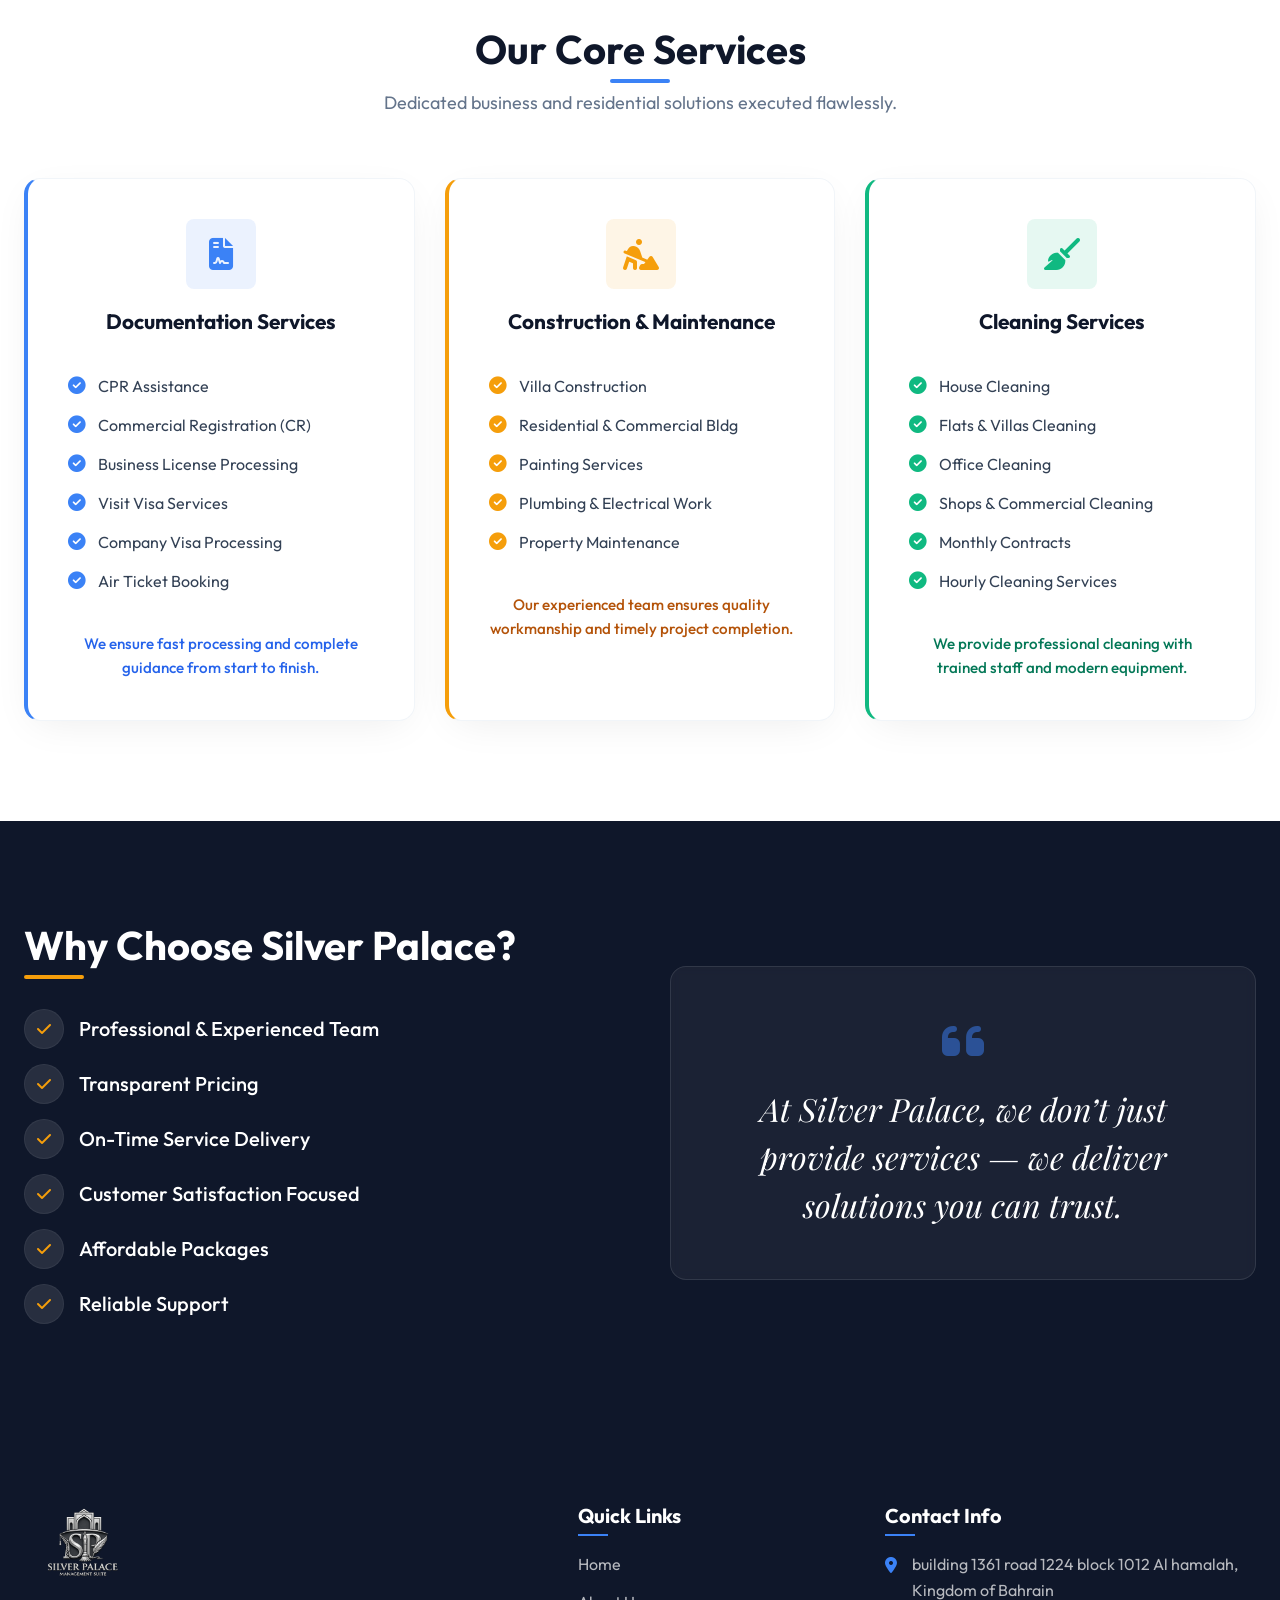
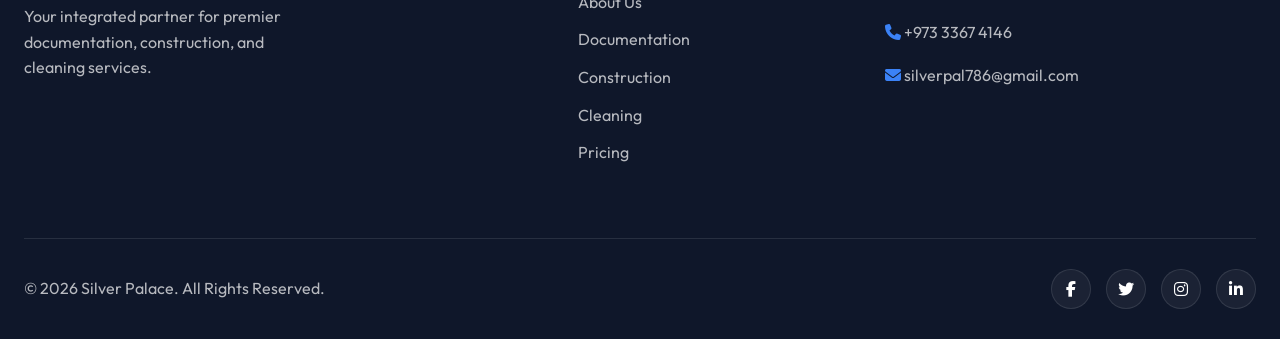
==== commit e4f39370: "updates" ====
--- a/about.html
+++ b/about.html
@@ -41,7 +41,7 @@
                     <li><a href="cleaning.html">Cleaning</a></li>
                     <li><a href="pricing.html">Pricing</a></li>
                     <li><a href="about.html" class="active">About Us</a></li>
-                    <li><a href="contact.html#contact_form">Contact</a></li>
+                    <li><a href="contact.html">Contact</a></li>
                 </ul>
             </nav>
             <a href="contact.html#contact_form" class="btn btn-primary nav-cta">Get a Quote</a>
@@ -285,7 +285,8 @@
                 <div class="footer-contact">
                     <h4>Contact Info</h4>
                     <ul>
-                        <li><i class="fa-solid fa-location-dot"></i> 123 Business Avenue, City Center</li>
+                        <li><i class="fa-solid fa-location-dot"></i>building 1361 road 1224 block 1012 Al hamalah,
+                            Kingdom of Bahrain</li>
                         <li> <a href="tel:+97333674146"> <i class="fa-solid fa-phone"></i> +973 3367 4146</a></li>
                         <li> <a href="mailto:silverpal786@gmail.com"> <i class="fa-solid fa-envelope"></i>
                                 silverpal786@gmail.com</a></li>
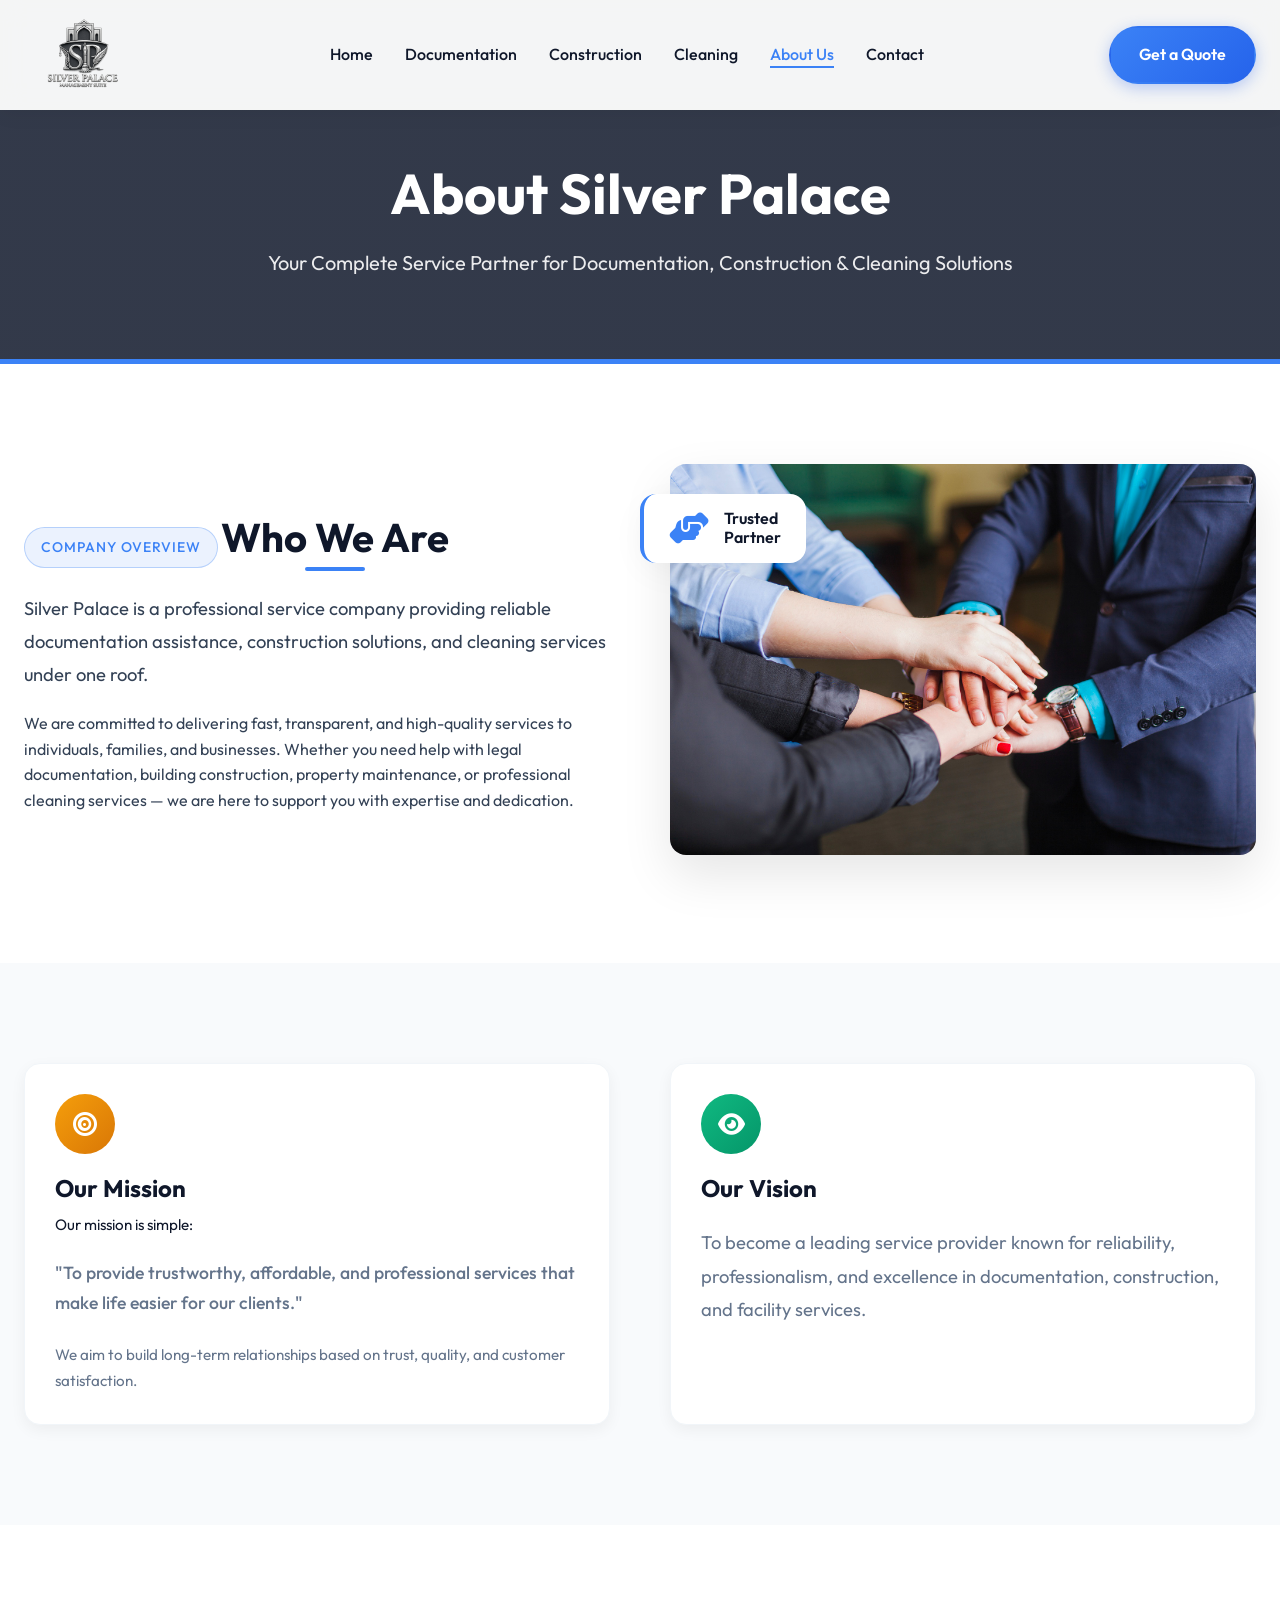
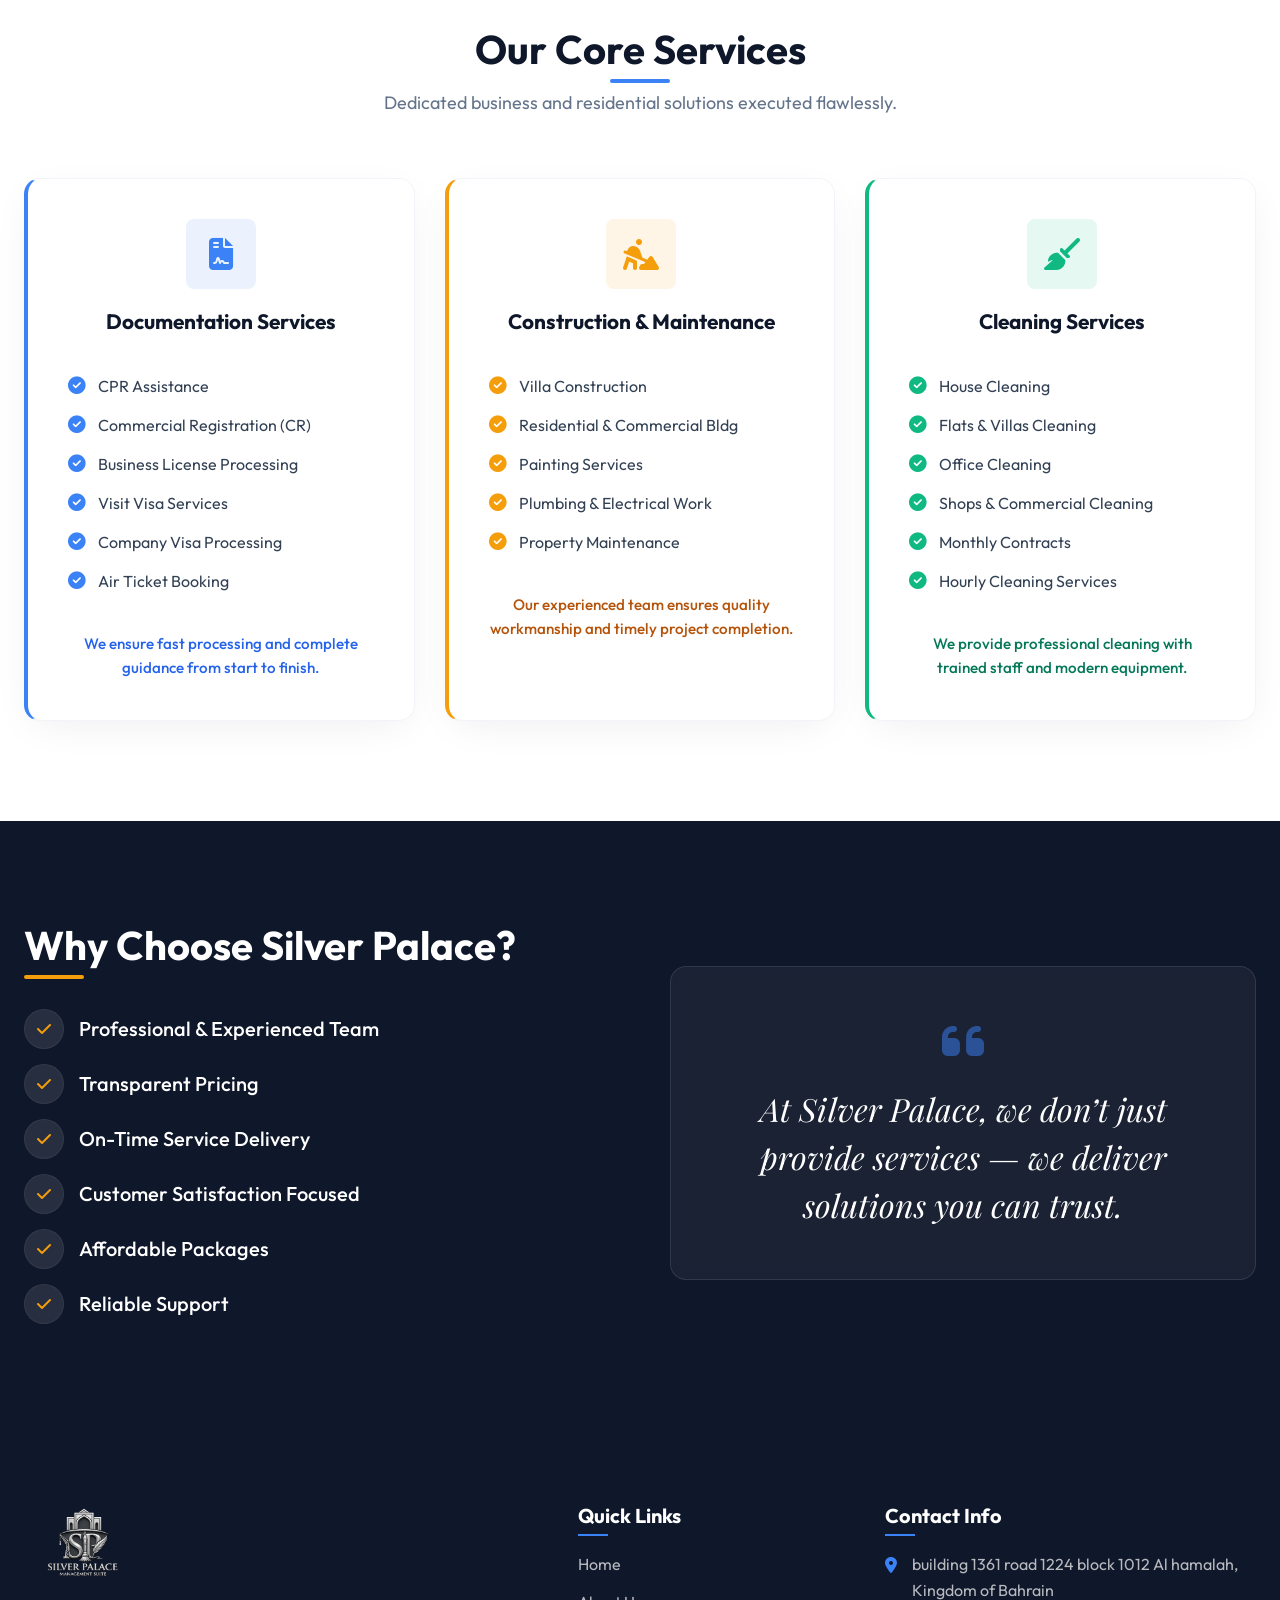
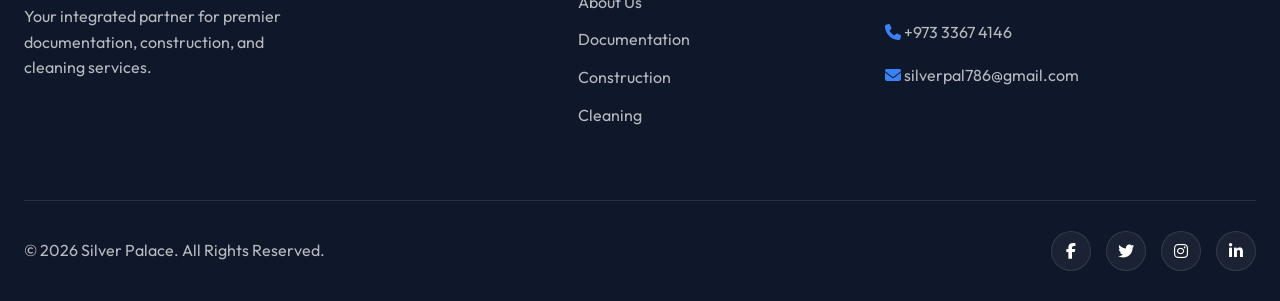
==== commit 4f59477d: "pricing page hide" ====
--- a/about.html
+++ b/about.html
@@ -39,7 +39,7 @@
                     <li><a href="documentation.html">Documentation</a></li>
                     <li><a href="construction.html">Construction</a></li>
                     <li><a href="cleaning.html">Cleaning</a></li>
-                    <li><a href="pricing.html">Pricing</a></li>
+                    <!-- <li><a href="pricing.html">Pricing</a></li> -->
                     <li><a href="about.html" class="active">About Us</a></li>
                     <li><a href="contact.html">Contact</a></li>
                 </ul>
@@ -279,7 +279,7 @@
                         <li><a href="documentation.html">Documentation</a></li>
                         <li><a href="construction.html">Construction</a></li>
                         <li><a href="cleaning.html">Cleaning</a></li>
-                        <li><a href="pricing.html">Pricing</a></li>
+                        <!-- <li><a href="pricing.html">Pricing</a></li> -->
                     </ul>
                 </div>
                 <div class="footer-contact">
